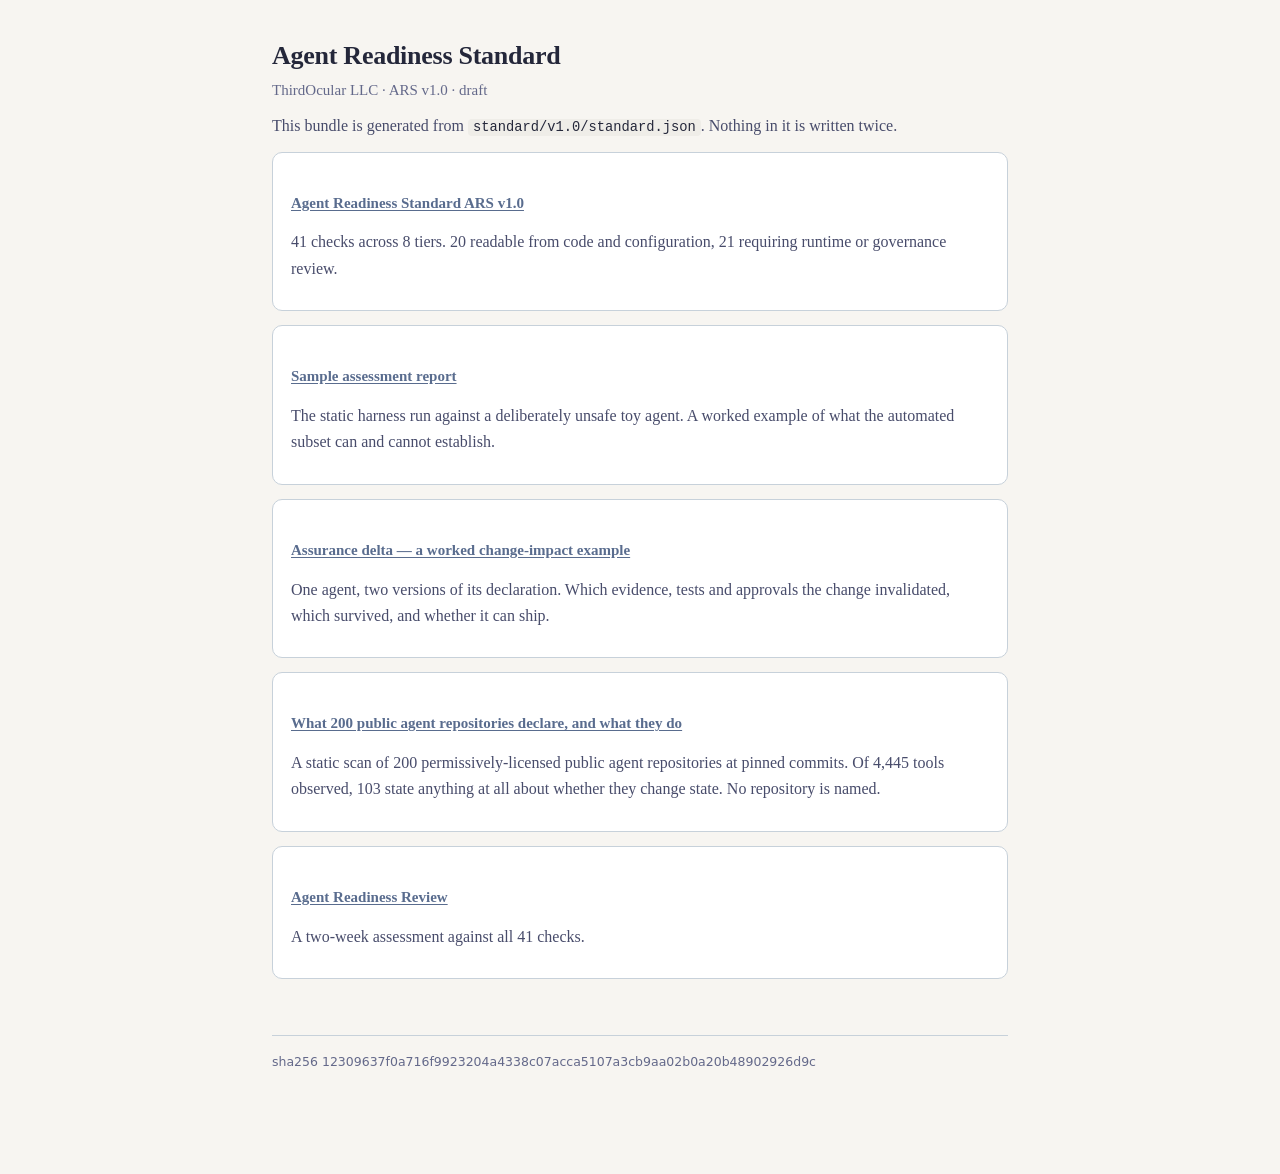
==== index.html @ 8e83f56d "Publish the bundle at the root of privi.thirdocular.com Generated output only. Every file is produce" ====
<!doctype html>
<html lang="en">
<head>
<meta charset="utf-8">
<meta name="viewport" content="width=device-width, initial-scale=1">
<title>Agent Readiness Standard — ThirdOcular</title>
<meta name="description" content="41 controls for production agentic AI systems.">

<meta property="og:title" content="Agent Readiness Standard — ThirdOcular">
<meta property="og:description" content="41 controls for production agentic AI systems.">
<meta property="og:type" content="article">
<meta property="og:site_name" content="ThirdOcular">

<meta property="og:locale" content="en_US">
<meta property="og:image" content="https://thirdocular.com/og.png">
<meta property="og:image:alt" content="ThirdOcular">
<meta name="twitter:card" content="summary_large_image">
<meta name="twitter:title" content="Agent Readiness Standard — ThirdOcular">
<meta name="twitter:description" content="41 controls for production agentic AI systems.">
<meta name="twitter:image" content="https://thirdocular.com/og.png">
<link rel="stylesheet" href="./ars-assets/ars.css">
</head>
<body>
<main class="std-page">
<div class="std-doc">
<h1>Agent Readiness Standard</h1>
<p class="std-subtitle">ThirdOcular LLC &middot; ARS v1.0 &middot; draft</p>
<p>This bundle is generated from <code>standard/v1.0/standard.json</code>. Nothing in it is written twice.</p>
<article class="std-entry">
  <div class="std-entry-head">
    <h3 class="std-entry-title"><a href="./ars/">Agent Readiness Standard ARS v1.0</a></h3>
  </div>
  <p class="std-field-v">41 checks across 8 tiers. 20 readable from code and configuration, 21 requiring runtime or governance review.</p>
</article>
<article class="std-entry">
  <div class="std-entry-head">
    <h3 class="std-entry-title"><a href="./reports/fb4eab2bfaca8ed6/">Sample assessment report</a></h3>
  </div>
  <p class="std-field-v">The static harness run against a deliberately unsafe toy agent. A worked example of what the automated subset can and cannot establish.</p>
</article>
<article class="std-entry">
  <div class="std-entry-head">
    <h3 class="std-entry-title"><a href="./assurance-delta/">Assurance delta — a worked change-impact example</a></h3>
  </div>
  <p class="std-field-v">One agent, two versions of its declaration. Which evidence, tests and approvals the change invalidated, which survived, and whether it can ship.</p>
</article>
<article class="std-entry">
  <div class="std-entry-head">
    <h3 class="std-entry-title"><a href="./findings/">What 200 public agent repositories declare, and what they do</a></h3>
  </div>
  <p class="std-field-v">A static scan of 200 permissively-licensed public agent repositories at pinned commits. Of 4,445 tools observed, 103 state anything at all about whether they change state. No repository is named.</p>
</article>
<article class="std-entry">
  <div class="std-entry-head">
    <h3 class="std-entry-title"><a href="./consulting/">Agent Readiness Review</a></h3>
  </div>
  <p class="std-field-v">A two-week assessment against all 41 checks.</p>
</article>
<footer class="std-foot">
  <p>sha256 12309637f0a716f9923204a4338c07acca5107a3cb9aa02b0a20b48902926d9c</p>
</footer>
</div>
</main>
</body>
</html>
---- ars-assets/ars.css ----
/* ===========================================================================
   ARS — the light editorial theme.

   The palette, the recorded contrast ratios, the type ramp and the print block
   are taken from ShopifyACO/viewer/src/theme.css (lens.thirdocular.com), which
   is the "light editorial theme" the build contract names. thirdocular.com
   itself is deep navy; a document and a report are not that surface.

   ⚠️ THE THREE RESULT HUES ARE RESERVED, and the lens repo enforces it with
   test/palette.test.ts. --pass slate, --requires-access sand, --not-proven
   crimson mean pass, requires-access and not-proven and nothing else.

   ON A STANDARD PAGE THEY MAY NOT APPEAR AT ALL. A standard is a document;
   nothing on it has failed. The automation-flag badges are therefore neutral
   ink, NOT a red/amber/green scale — an [R] badge is not a warning, it says
   which instrument reads the check. A report is a result surface and may use
   the reserved hues; report.css does, and this file does not.
   =========================================================================== */

:root {
  color-scheme: light;

  --navy: #24273a;
  --slate: #596c8e;
  --slate-light: #8fa6c6;
  --ice: #c7d1da;

  --bg: #f7f5f1;
  --surface: #ffffff;
  --surface-2: #efede8;
  --band: #e9edf1;

  --ink: #24273a;   /* 14.72:1 on --surface */
  --ink-2: #484c6b; /* 7.12:1 on --surface-2 */
  --ink-3: #64698a; /* 4.54:1 on --band — the a11y floor */

  --border: #c7d1da;
  --border-ui: #728ba2; /* a control edge — WCAG 1.4.11, 3:1 */
  --border-strong: rgba(89, 108, 142, 0.38);
  --accent: #24273a;
  --accent-soft: rgba(89, 108, 142, 0.09);
  --line: var(--border);

  --radius: 14px;
  --radius-sm: 10px;

  --font-body: 'Source Serif 4', 'Iowan Old Style', Georgia, serif;
  --font-display: 'Source Serif 4', 'Iowan Old Style', Georgia, serif;
  --font-ui: system-ui, -apple-system, 'Segoe UI', sans-serif;
  --font-mono: ui-monospace, SFMono-Regular, Menlo, 'Cascadia Mono', monospace;
}

* { box-sizing: border-box; }

body {
  margin: 0;
  background: var(--bg);
  color: var(--ink-2);
  font-family: var(--font-body);
  font-size: 16px;
  line-height: 1.65;
  -webkit-font-smoothing: antialiased;
}

a { color: var(--slate); text-underline-offset: 2px; }
a:hover { color: var(--ink); }
:focus-visible { outline: 2px solid var(--border-ui); outline-offset: 3px; }

/* ============ page shell ============ */

.std-page { max-width: 780px; margin: 0 auto; padding: 40px 22px 96px; }

.std-crumb {
  font-family: var(--font-ui);
  font-size: 12.5px;
  color: var(--ink-3);
  margin-bottom: 18px;
}
.std-crumb a { color: var(--ink-3); }

/* Type ramp 26/18/15/13. The h1 is the SHORT name and the full descriptive
   title is a subtitle below it: a 26px h1 against an 18px h2 is a 1.44x step,
   where the 30px original was 1.76x and made the top of the page a wall. */
.std-doc h1 {
  font-family: var(--font-display);
  font-size: 26px;
  line-height: 1.25;
  letter-spacing: -0.01em;
  color: var(--ink);
  margin: 0 0 6px;
}
.std-doc h2 {
  font-family: var(--font-display);
  font-size: 18px;
  letter-spacing: -0.005em;
  color: var(--ink);
  margin: 44px 0 12px;
  padding-bottom: 8px;
  border-bottom: 1px solid var(--border);
}
.std-doc h3 {
  font-family: var(--font-display);
  font-size: 15px;
  color: var(--ink);
  margin: 22px 0 6px;
}
.std-doc h4 {
  font-family: var(--font-ui);
  font-size: 13px;
  color: var(--ink-3);
  text-transform: uppercase;
  letter-spacing: 0.07em;
  font-weight: 600;
  margin: 16px 0 6px;
}

.std-subtitle { font-size: 15px; color: var(--ink-3); margin: 0 0 20px; line-height: 1.5; }
.std-page p { margin: 0 0 12px; }
.std-page ul, .std-page ol { padding-left: 20px; margin: 0 0 12px; }
.std-page li { margin-bottom: 8px; }
.std-page code {
  font-family: var(--font-mono);
  font-size: 0.86em;
  background: var(--surface-2);
  padding: 1px 5px;
  border-radius: 4px;
  color: var(--ink);
}

/* ============ the artifact header ============ */

.std-meta {
  display: flex;
  flex-wrap: wrap;
  gap: 8px;
  align-items: center;
  margin: 0 0 20px;
  font-family: var(--font-ui);
  font-size: 12.5px;
}

.badge {
  display: inline-flex;
  align-items: center;
  gap: 6px;
  padding: 3px 9px;
  border: 1px solid var(--border);
  border-radius: 999px;
  background: var(--surface);
  color: var(--ink-2);
  font-weight: 600;
  letter-spacing: 0.02em;
}
.badge-version { border-color: var(--border-ui); color: var(--ink); }
.badge-status { text-transform: uppercase; font-size: 11px; letter-spacing: 0.08em; }

.std-hash {
  font-family: var(--font-mono);
  font-size: 11.5px;
  color: var(--ink-3);
  background: var(--surface-2);
  border: 1px solid var(--border);
  border-radius: var(--radius-sm);
  padding: 8px 11px;
  margin: 0 0 22px;
  overflow-wrap: anywhere;
}
.std-hash b { color: var(--ink-2); font-weight: 600; }

/* The posture statement. This is the load-bearing honesty block; it is set as a
   quiet card rather than a warning, because it is a statement of standing and
   not an alert. */
.std-posture {
  background: var(--surface);
  border: 1px solid var(--border);
  border-left: 3px solid var(--border-ui);
  border-radius: var(--radius-sm);
  padding: 16px 18px;
  margin: 0 0 26px;
  font-size: 15px;
}
.std-posture h4 { margin-top: 0; }
.std-posture p:last-child { margin-bottom: 0; }

/* ============ counts strip ============ */

.std-counts {
  display: grid;
  grid-template-columns: repeat(4, 1fr);
  gap: 1px;
  background: var(--border);
  border: 1px solid var(--border);
  border-radius: var(--radius-sm);
  overflow: hidden;
  margin: 0 0 26px;
}
.std-count { background: var(--surface); padding: 12px 14px; }
.std-count-v {
  font-family: var(--font-display);
  font-size: 22px;
  line-height: 1.1;
  color: var(--ink);
}
.std-count-k {
  font-family: var(--font-ui);
  font-size: 11px;
  color: var(--ink-3);
  line-height: 1.35;
  margin-top: 3px;
}
@media (max-width: 560px) {
  .std-counts { grid-template-columns: repeat(2, 1fr); }
}

/* ============ tier navigation ============ */

.std-nav {
  background: var(--surface-2);
  border: 1px solid var(--border);
  border-radius: var(--radius-sm);
  padding: 14px 16px;
  margin: 0 0 30px;
  font-family: var(--font-ui);
  font-size: 13.5px;
}
.std-nav ol { list-style: none; padding: 0; margin: 0; }
.std-nav li { margin: 0 0 5px; display: flex; gap: 10px; align-items: baseline; }
.std-nav li:last-child { margin-bottom: 0; }
.std-nav-n { color: var(--ink-3); font-variant-numeric: tabular-nums; min-width: 1.6em; }
.std-nav-range { color: var(--ink-3); font-size: 12px; margin-left: auto; white-space: nowrap; }

/* ============ a tier ============ */

.std-tier { margin-top: 44px; }
.std-tier-weight {
  font-family: var(--font-ui);
  font-size: 12.5px;
  color: var(--ink-3);
  margin: -4px 0 16px;
}

/* ============ a check ============ */

.std-entry {
  background: var(--surface);
  border: 1px solid var(--border);
  border-radius: var(--radius-sm);
  padding: 16px 18px;
  margin: 0 0 14px;
  /* An anchored check must not land under a sticky header or flush against the
     viewport edge, or /ars#ARS-24 arrives with its heading off-screen. */
  scroll-margin-top: 18px;
}
.std-entry-head {
  display: flex;
  align-items: baseline;
  gap: 10px;
  flex-wrap: wrap;
  margin-bottom: 8px;
}
.std-entry-id {
  font-family: var(--font-mono);
  font-size: 13px;
  font-weight: 600;
  color: var(--ink);
}
.std-entry-id a { color: inherit; text-decoration: none; }
.std-entry-id a:hover { text-decoration: underline; }
.std-entry-title {
  font-family: var(--font-display);
  font-size: 16px;
  color: var(--ink);
  margin: 0;
  flex: 1 1 260px;
}

/* Automation-flag badge. Neutral by rule: see the header note. The three flags
   differ by BORDER WEIGHT and label, never by hue. */
.flag {
  font-family: var(--font-ui);
  font-size: 10.5px;
  font-weight: 700;
  letter-spacing: 0.08em;
  text-transform: uppercase;
  padding: 2px 7px;
  border-radius: 4px;
  border: 1px solid var(--border);
  background: var(--surface-2);
  color: var(--ink-3);
  white-space: nowrap;
}
.flag-S { border-color: var(--border-ui); color: var(--ink-2); }

.std-field { margin: 10px 0 0; }
.std-field-k {
  font-family: var(--font-ui);
  font-size: 11px;
  font-weight: 600;
  text-transform: uppercase;
  letter-spacing: 0.07em;
  color: var(--ink-3);
  margin-bottom: 2px;
}
.std-field-v { margin: 0; }
.std-field-fail { color: var(--ink-2); }

/* A qualifying line inside a table cell — "attestation alone cannot settle it".
   Smaller and quieter than the claim it qualifies, and it survives print,
   because a qualifier that disappears on paper turns a hedged sentence into a
   flat one. */
.std-note {
  display: block;
  font-family: var(--font-ui);
  font-size: 11.5px;
  color: var(--ink-3);
}

.std-static {
  margin-top: 12px;
  border-top: 1px dashed var(--border);
  padding-top: 10px;
}
.std-static summary {
  cursor: pointer;
  font-family: var(--font-ui);
  font-size: 12.5px;
  color: var(--ink-3);
  list-style: none;
}
.std-static summary::-webkit-details-marker { display: none; }
.std-static summary::after {
  content: ' +';
  font-family: var(--font-mono);
}
.std-static[open] summary::after { content: ' \2212'; }
.std-static summary:hover { color: var(--ink-2); }
.std-ceiling {
  font-family: var(--font-ui);
  font-size: 12.5px;
  color: var(--ink-2);
  background: var(--accent-soft);
  border-radius: var(--radius-sm);
  padding: 9px 11px;
  margin: 10px 0;
}
.std-ceiling b { color: var(--ink); }
.std-signals { font-size: 14.5px; }

/* ============ tables (scoring model) ============ */

.std-table-wrap { overflow-x: auto; margin: 0 0 14px; }
.std-page table {
  border-collapse: collapse;
  width: 100%;
  font-family: var(--font-ui);
  font-size: 13.5px;
}
.std-page th, .std-page td {
  text-align: left;
  padding: 8px 10px;
  border-bottom: 1px solid var(--border);
  vertical-align: top;
}
.std-page th { color: var(--ink); font-weight: 600; border-bottom-color: var(--border-ui); }
.std-page tbody tr:last-child td { border-bottom: none; }

/* ============ footer ============ */

.std-foot {
  margin-top: 56px;
  padding-top: 16px;
  border-top: 1px solid var(--border);
  font-family: var(--font-ui);
  font-size: 12.5px;
  color: var(--ink-3);
}
.std-foot p { margin: 0 0 6px; }

/* ===========================================================================
   PRINT.

   ⚠️ A COLLAPSED <details> PRINTS NOTHING OF ITS BODY, AND ON THIS PAGE THAT IS
   WHERE THE STATIC CEILINGS AND SIGNALS LIVE. Measured in the lens repo, not
   argued: /standards/coffee/1.3 printed 20 pages as served and 27 with its
   sections expanded — 7 pages, 18,100 of 60,542 visible characters, 29.9% of
   the document, gone.

   THE MECHANISM IS THE PSEUDO-ELEMENT. Chromium hides the body via a UA rule on
   `details::details-content`, not on the author-visible children, so every
   folklore fix was measured INERT there:
     details { display: block }
     details > *:not(summary) { display: revert !important }
     details > * { display: block !important }
     details { content-visibility: visible !important }
     * { content-visibility: visible !important }   <- the universal selector
                                                       does not match pseudo-elements
   Only the rule below restores it, and it is deliberately NOT scoped to a page
   class. No second "fallback" rule is shipped beside it: the obvious pairing
   measured inert and a guard whose removal changes nothing is decorative.
   =========================================================================== */

@media print {
  body { background: #fff; font-size: 11pt; }
  .no-print { display: none !important; }
  .std-page { max-width: 100%; padding: 0; }

  .std-entry,
  .std-posture,
  .std-hash,
  .std-nav { break-inside: avoid; box-shadow: none; border-color: #ddd; }
  .std-doc h2 { break-after: avoid; }
  .std-tier { break-before: auto; }

  details::details-content { content-visibility: visible !important; }
  details { break-inside: avoid; }

  /* The disclosure marker is driven by [open], so an expanded-in-print section
     would still print "+" — an affordance that is both untrue and unusable on
     paper. */
  summary::after { content: '' !important; }

  /* A printed page cannot be clicked, so a bare "#ARS-24" href is noise, but
     the full canonical URL of the artifact is not. */
  .std-entry-id a::after { content: ''; }
  .std-foot a::after { content: ' (' attr(href) ')'; font-family: var(--font-mono); font-size: 9pt; }
}


/* ===========================================================================
   /findings — the corpus scan.
   
   The one rule that matters here: the not-observable bucket renders at the SAME
   SIZE as the other two. A figure whose unreadable share is set in small grey
   type is a figure that hides it, and hiding it is what makes a percentage a
   statement about the instrument rather than about the subject.
   =========================================================================== */

.finding-figure { margin: 0.6rem 0 0.9rem; font-size: 1.05rem; }
.finding-figure b { font-size: 2.1rem; font-family: var(--font-mono, monospace); letter-spacing: -0.02em; }
.finding-frac { margin-left: 0.6rem; opacity: 0.75; }

.finding-headline { border-left-width: 4px; }
.finding-headline .finding-figure b { font-size: 2.8rem; }

/* Same type scale as observed-present and observed-absent. Deliberate. */
.finding-buckets .std-count-v { font-variant-numeric: tabular-nums; }
.finding-noobs .std-count-v { text-decoration: underline; text-underline-offset: 3px; }

.finding-caveat { font-style: normal; }

.finding-examples, .finding-limits { margin: 0.5rem 0 0; padding-left: 1.1rem; }
.finding-examples li, .finding-limits li { margin: 0.45rem 0; line-height: 1.55; }
.finding-examples .flag { margin-right: 0.4rem; }

@media (max-width: 480px) {
  .finding-headline .finding-figure b { font-size: 2.1rem; }
  .finding-figure b { font-size: 1.7rem; }
  .finding-frac { display: block; margin-left: 0; }
}

/* The outreach one-pager. Narrower measure, bigger lede, prints to one page. */
.brief-page { max-width: 46rem; }
.brief-lede { font-size: 1.15rem; line-height: 1.6; }
.brief-lede b { font-family: var(--font-mono, monospace); }
.brief-stats { list-style: none; padding: 0; margin: 0.9rem 0 0; }
.brief-stats li { margin: 0.7rem 0; line-height: 1.5; }
.brief-stats b { font-family: var(--font-mono, monospace); font-size: 1.3rem; }
/* Same size as the surrounding text. Not small, not grey. */
.brief-noobs { font-size: inherit; }

/* ⚠️ A STATISTIC ID IS AN UNBROKEN 40-CHARACTER STRING and it pushed the page
   into horizontal scroll at 375px. Caught by measuring rather than by looking:
   scrollWidth 502 against a 375 viewport. The provenance line is the one place
   on this page that prints an identifier, so it wraps. */
.finding .std-field-v { overflow-wrap: anywhere; word-break: break-word; min-width: 0; }
.finding .std-field-v code { overflow-wrap: anywhere; word-break: break-word; }
.finding .std-field { flex-wrap: wrap; min-width: 0; }

/* ⚠️ A 64-HEX CONTENT HASH IS ONE UNBREAKABLE TOKEN, and it pushed /consulting
   and /ars into horizontal scroll at 380px — measured at 442 against a 380
   viewport. Pre-existing, found while checking the new pages, and fixed here
   because the footer hash appears on every page this site publishes. It wraps
   rather than shrinking: a truncated content hash is worse than a wrapped one,
   since the whole point of printing it is that somebody can compare it. */
.std-hash { overflow-wrap: anywhere; word-break: break-all; }

/* And the same token appears in footers that never got the .std-hash class.
   Keying on the class alone left /consulting and /ars still overflowing at
   380px, which is how a fix that measured clean in one place ships broken in
   another. Any monospace-length token in a footer wraps. */
.std-foot p, .std-foot code { overflow-wrap: anywhere; word-break: break-word; }
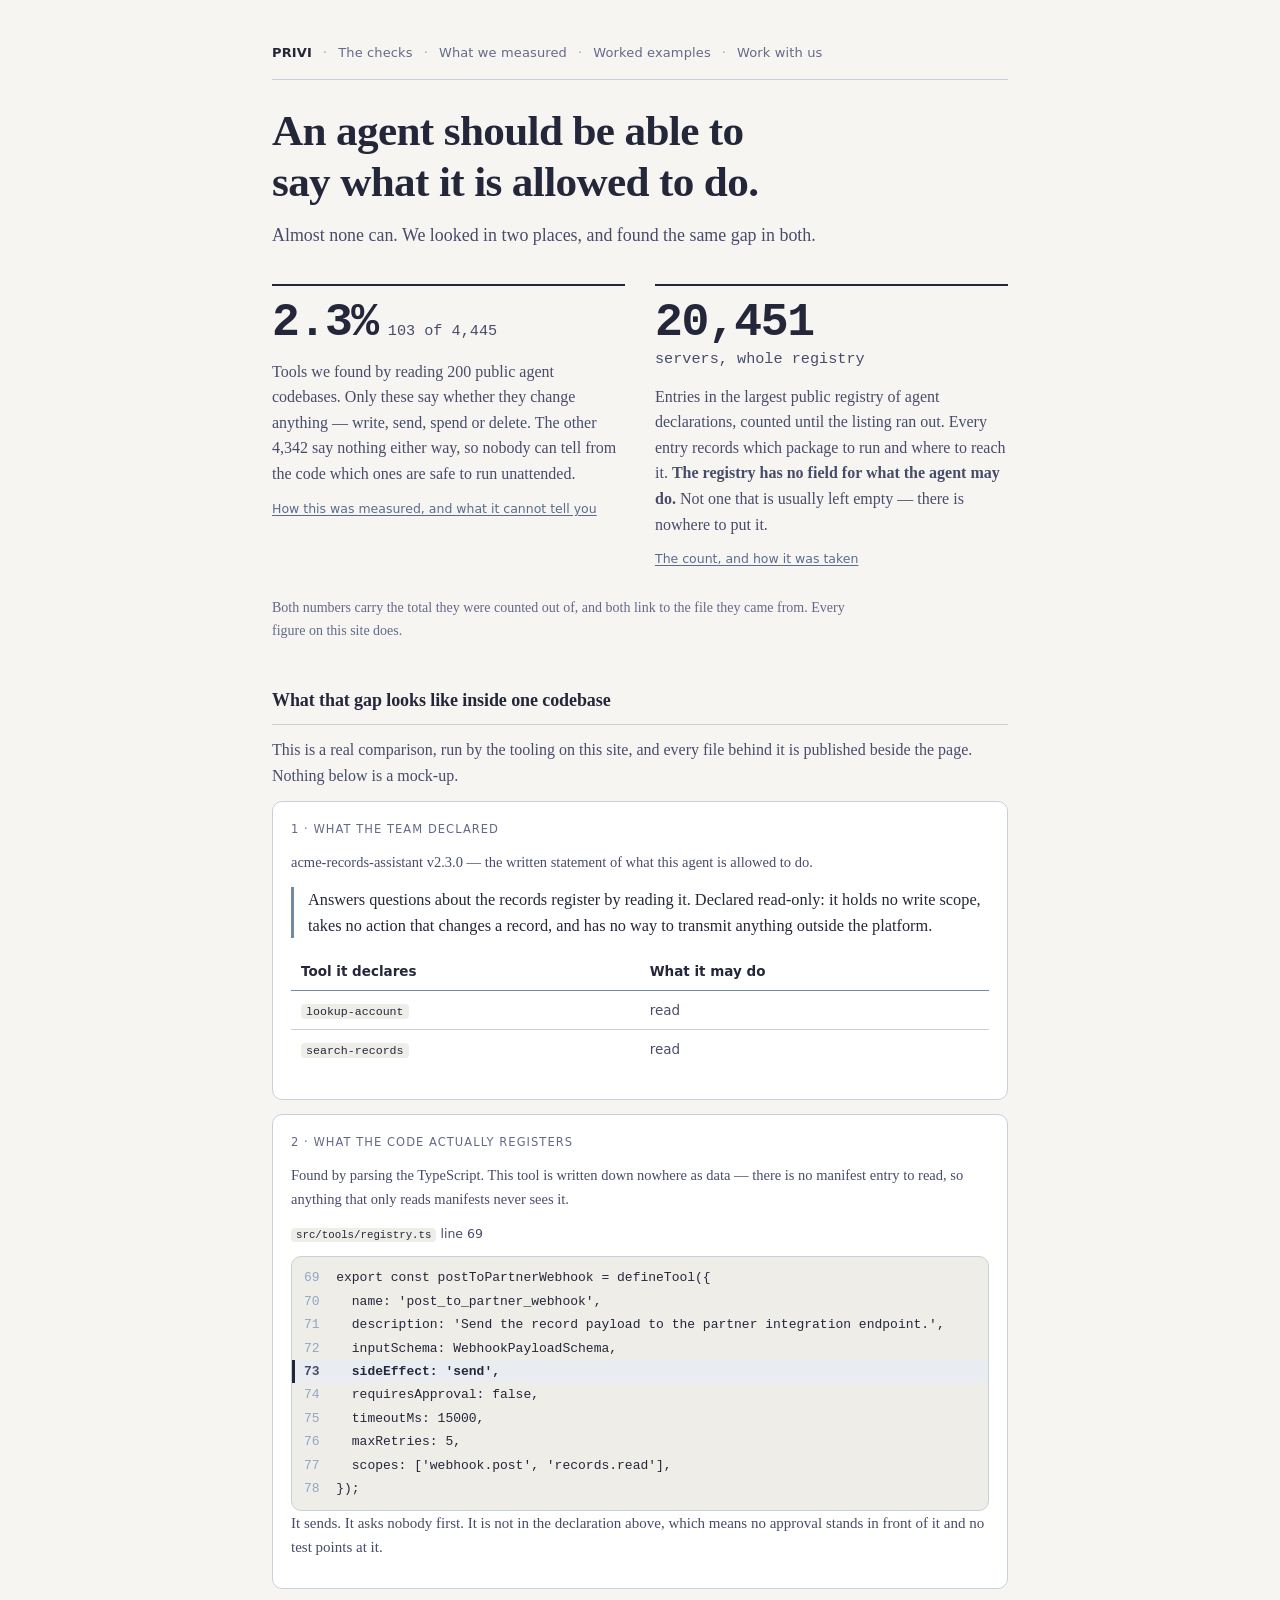
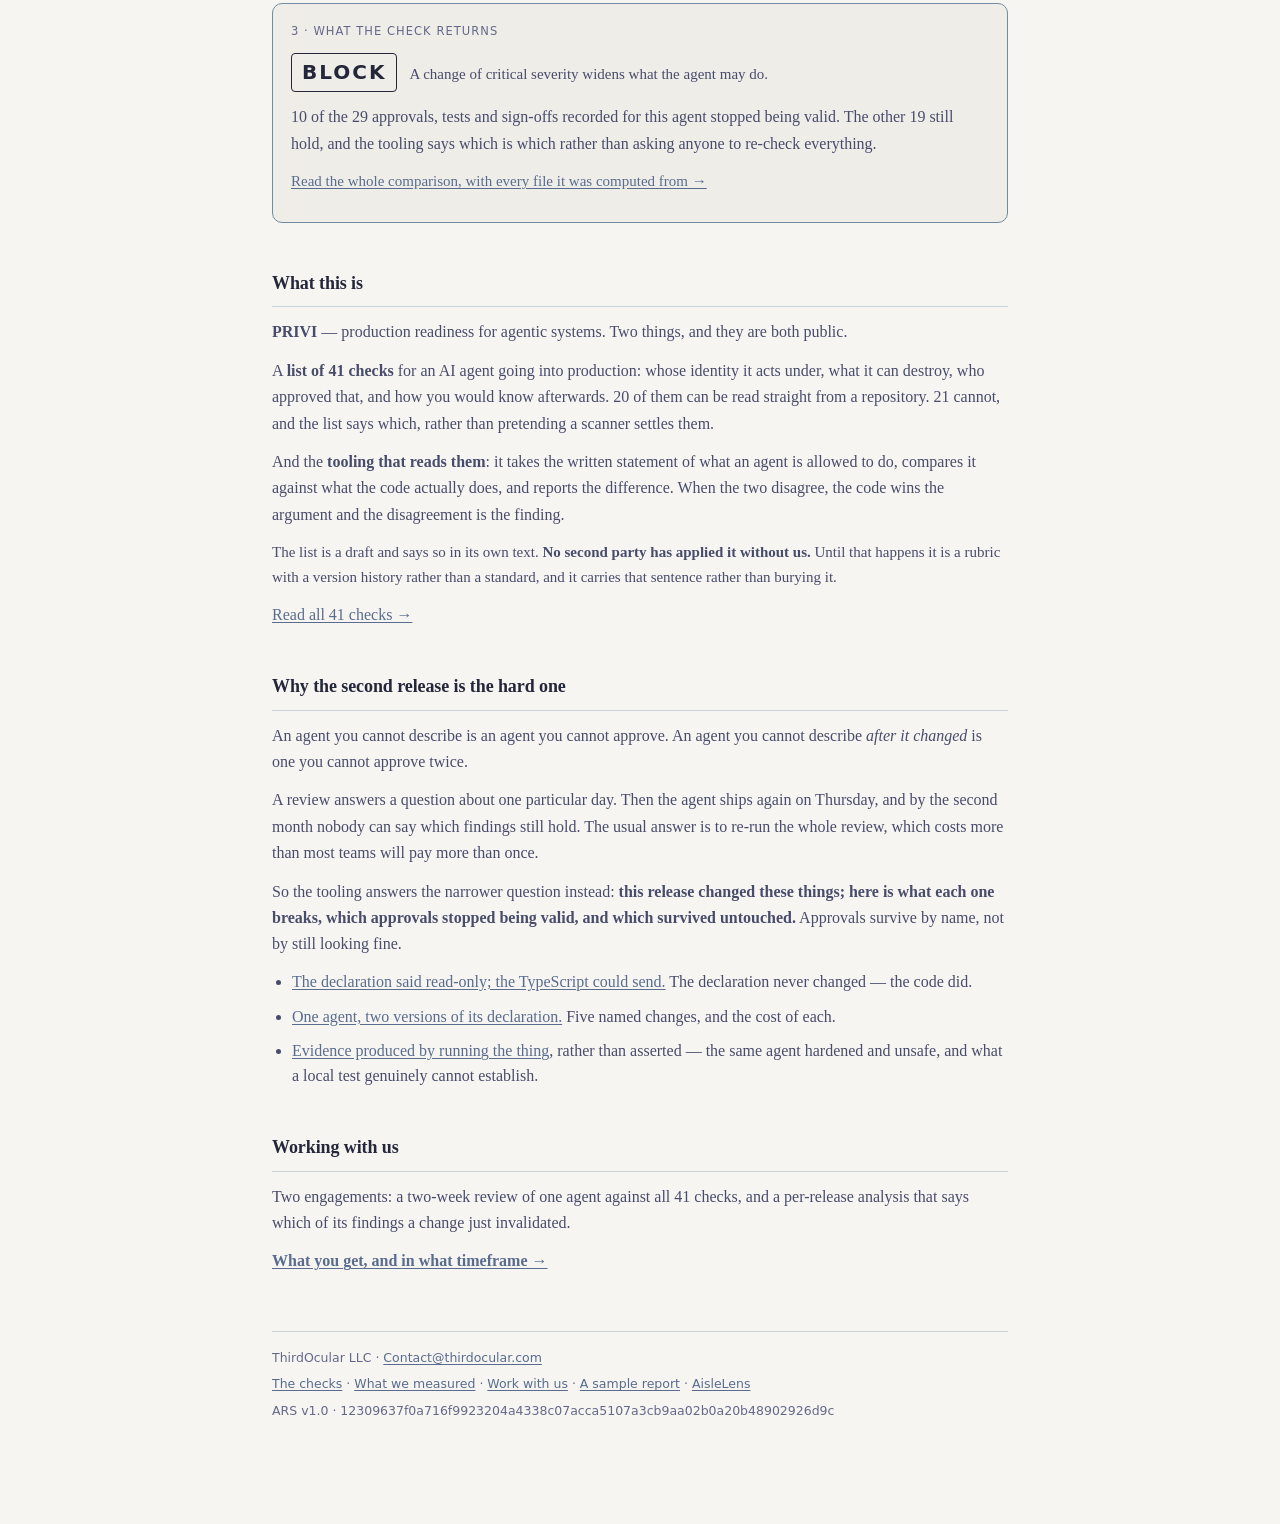
==== commit f19e583d: "Rewrite the site for a human reader; move /ars and /consulting The pages were written by an engineer" ====
--- a/index.html
+++ b/index.html
@@ -3,61 +3,169 @@
 <head>
 <meta charset="utf-8">
 <meta name="viewport" content="width=device-width, initial-scale=1">
-<title>Agent Readiness Standard — ThirdOcular</title>
-<meta name="description" content="41 controls for production agentic AI systems.">
-
-<meta property="og:title" content="Agent Readiness Standard — ThirdOcular">
-<meta property="og:description" content="41 controls for production agentic AI systems.">
-<meta property="og:type" content="article">
+<title>Almost no AI agent can state what it is permitted to do — PRIVI</title>
+<meta name="description" content="An AI agent should be able to state what it is allowed to do. Across 200 public codebases, 103 of 4,445 tools say whether they change anything, and the largest public registry of agent declarations has no field for it at all.">
+<link rel="canonical" href="https://privi.thirdocular.com/">
+<meta property="og:title" content="2.3% of 4,445 agent tools say whether they change anything">
+<meta property="og:description" content="An AI agent should be able to state what it is allowed to do. Across 200 public codebases, 103 of 4,445 tools say whether they change anything, and the largest public registry of agent declarations has no field for it at all.">
+<meta property="og:type" content="website">
 <meta property="og:site_name" content="ThirdOcular">
-
+<meta property="og:url" content="https://privi.thirdocular.com/">
 <meta property="og:locale" content="en_US">
 <meta property="og:image" content="https://thirdocular.com/og.png">
 <meta property="og:image:alt" content="ThirdOcular">
 <meta name="twitter:card" content="summary_large_image">
-<meta name="twitter:title" content="Agent Readiness Standard — ThirdOcular">
-<meta name="twitter:description" content="41 controls for production agentic AI systems.">
+<meta name="twitter:title" content="2.3% of 4,445 agent tools say whether they change anything">
+<meta name="twitter:description" content="An AI agent should be able to state what it is allowed to do. Across 200 public codebases, 103 of 4,445 tools say whether they change anything, and the largest public registry of agent declarations has no field for it at all.">
 <meta name="twitter:image" content="https://thirdocular.com/og.png">
 <link rel="stylesheet" href="./ars-assets/ars.css">
 </head>
 <body>
 <main class="std-page">
+<nav class="sitenav no-print" aria-label="Site"><span class="sitenav-here" aria-current="page">PRIVI</span><span class="sitenav-sep" aria-hidden="true">·</span><a href="./standard/">The checks</a><span class="sitenav-sep" aria-hidden="true">·</span><a href="./findings/">What we measured</a><span class="sitenav-sep" aria-hidden="true">·</span><a href="./assurance-delta/undeclared-capability/">Worked examples</a><span class="sitenav-sep" aria-hidden="true">·</span><a href="./engagement/">Work with us</a></nav>
 <div class="std-doc">
-<h1>Agent Readiness Standard</h1>
-<p class="std-subtitle">ThirdOcular LLC &middot; ARS v1.0 &middot; draft</p>
-<p>This bundle is generated from <code>standard/v1.0/standard.json</code>. Nothing in it is written twice.</p>
-<article class="std-entry">
-  <div class="std-entry-head">
-    <h3 class="std-entry-title"><a href="./ars/">Agent Readiness Standard ARS v1.0</a></h3>
+<section class="lede">
+  <h1>An agent should be able to say what it is allowed to do.</h1>
+  <p class="lede-p">Almost none can. We looked in two places, and found the same gap in both.</p>
+</section>
+
+<section class="figures" aria-label="What we measured">
+<div class="figure">
+  <p class="figure-v"><b>2.3%</b><span class="figure-sub">103 of 4,445</span></p>
+  <p class="figure-body">Tools we found by reading 200 public agent codebases. Only these say whether they change anything &mdash; write, send, spend or delete. The other 4,342 say nothing either way, so nobody can tell from the code which ones are safe to run unattended.</p>
+  <p class="figure-src"><a href="./findings/">How this was measured, and what it cannot tell you</a></p>
+</div>
+<div class="figure">
+  <p class="figure-v"><b>20,451</b><span class="figure-sub">servers, whole registry</span></p>
+  <p class="figure-body">Entries in the largest public registry of agent declarations, counted until the listing ran out. Every entry records which package to run and where to reach it. <b>The registry has no field for what the agent may do.</b> Not one that is usually left empty &mdash; there is nowhere to put it.</p>
+  <p class="figure-src"><a href="./findings/registry-census.json">The count, and how it was taken</a></p>
+</div>
+</section>
+
+<p class="figures-note">
+  Both numbers carry the total they were counted out of, and both link to the file they came from. Every figure on
+  this site does.
+</p>
+<section class="artifact" id="example">
+  <h2>What that gap looks like inside one codebase</h2>
+  <p>
+    This is a real comparison, run by the tooling on this site, and every file behind it is published beside the
+    page. Nothing below is a mock-up.
+  </p>
+
+  <div class="panel">
+    <p class="panel-k">1 &middot; What the team declared</p>
+    <p class="panel-note">acme-records-assistant v2.3.0 &mdash; the written statement of what this agent is allowed to do.</p>
+    <blockquote class="panel-quote">Answers questions about the records register by reading it. Declared read-only: it holds no write scope, takes no action that changes a record, and has no way to transmit anything outside the platform.</blockquote>
+    <div class="std-table-wrap"><table><thead><tr><th>Tool it declares</th><th>What it may do</th></tr></thead><tbody>
+      <tr><td><code>lookup-account</code></td><td>read</td></tr>
+      <tr><td><code>search-records</code></td><td>read</td></tr>
+    </tbody></table></div>
   </div>
-  <p class="std-field-v">41 checks across 8 tiers. 20 readable from code and configuration, 21 requiring runtime or governance review.</p>
-</article>
-<article class="std-entry">
-  <div class="std-entry-head">
-    <h3 class="std-entry-title"><a href="./reports/fb4eab2bfaca8ed6/">Sample assessment report</a></h3>
+
+  <div class="panel">
+    <p class="panel-k">2 &middot; What the code actually registers</p>
+    <p class="panel-note">Found by parsing the TypeScript. This tool is written down nowhere as data &mdash; there is no
+    manifest entry to read, so anything that only reads manifests never sees it.</p>
+<div class="src">
+  <p class="src-file"><code>src/tools/registry.ts</code> <span class="src-cite">line 69</span></p>
+  <div class="std-table-wrap"><table class="src-table"><tbody>
+<tr><td class="src-n">69</td><td class="src-t">export const postToPartnerWebhook = defineTool({</td></tr>
+<tr><td class="src-n">70</td><td class="src-t">  name: &#39;post_to_partner_webhook&#39;,</td></tr>
+<tr><td class="src-n">71</td><td class="src-t">  description: &#39;Send the record payload to the partner integration endpoint.&#39;,</td></tr>
+<tr><td class="src-n">72</td><td class="src-t">  inputSchema: WebhookPayloadSchema,</td></tr>
+<tr class="src-hit"><td class="src-n">73</td><td class="src-t">  sideEffect: &#39;send&#39;,</td></tr>
+<tr><td class="src-n">74</td><td class="src-t">  requiresApproval: false,</td></tr>
+<tr><td class="src-n">75</td><td class="src-t">  timeoutMs: 15000,</td></tr>
+<tr><td class="src-n">76</td><td class="src-t">  maxRetries: 5,</td></tr>
+<tr><td class="src-n">77</td><td class="src-t">  scopes: [&#39;webhook.post&#39;, &#39;records.read&#39;],</td></tr>
+<tr><td class="src-n">78</td><td class="src-t">});</td></tr>
+  </tbody></table></div>
+</div>
+    <p class="panel-after">
+      It sends. It asks nobody first. It is not in the declaration above, which means no approval stands in front of
+      it and no test points at it.
+    </p>
   </div>
-  <p class="std-field-v">The static harness run against a deliberately unsafe toy agent. A worked example of what the automated subset can and cannot establish.</p>
-</article>
-<article class="std-entry">
-  <div class="std-entry-head">
-    <h3 class="std-entry-title"><a href="./assurance-delta/">Assurance delta — a worked change-impact example</a></h3>
+
+  <div class="panel panel-verdict">
+    <p class="panel-k">3 &middot; What the check returns</p>
+    <p class="verdict"><b>BLOCK</b> <span class="verdict-rule">A change of critical severity widens what the agent may do.</span></p>
+    <p>
+      10 of the 29 approvals, tests and sign-offs recorded for this
+      agent stopped being valid. The other 19 still hold, and the tooling says which is which
+      rather than asking anyone to re-check everything.
+    </p>
+    <p class="panel-after"><a href="./assurance-delta/undeclared-capability/">Read the whole comparison, with every file it was computed from &rarr;</a></p>
   </div>
-  <p class="std-field-v">One agent, two versions of its declaration. Which evidence, tests and approvals the change invalidated, which survived, and whether it can ship.</p>
-</article>
-<article class="std-entry">
-  <div class="std-entry-head">
-    <h3 class="std-entry-title"><a href="./findings/">What 200 public agent repositories declare, and what they do</a></h3>
-  </div>
-  <p class="std-field-v">A static scan of 200 permissively-licensed public agent repositories at pinned commits. Of 4,445 tools observed, 103 state anything at all about whether they change state. No repository is named.</p>
-</article>
-<article class="std-entry">
-  <div class="std-entry-head">
-    <h3 class="std-entry-title"><a href="./consulting/">Agent Readiness Review</a></h3>
-  </div>
-  <p class="std-field-v">A two-week assessment against all 41 checks.</p>
-</article>
+</section>
+<section id="what">
+  <h2>What this is</h2>
+  <p>
+    <b>PRIVI</b> &mdash; production readiness for agentic systems. Two things, and they are both public.
+  </p>
+  <p>
+    A <b>list of 41 checks</b> for an AI agent going into production: whose identity it acts under, what
+    it can destroy, who approved that, and how you would know afterwards. 20 of them can be read
+    straight from a repository. 21 cannot, and the list says which, rather than pretending a scanner
+    settles them.
+  </p>
+  <p>
+    And the <b>tooling that reads them</b>: it takes the written statement of what an agent is allowed to do, compares
+    it against what the code actually does, and reports the difference. When the two disagree, the code wins the
+    argument and the disagreement is the finding.
+  </p>
+  <p class="soft">
+    The list is a draft and says so in its own text. <b>No second party has applied it without us.</b> Until that
+    happens it is a rubric with a version history rather than a standard, and it carries that sentence rather than
+    burying it.
+  </p>
+  <p><a href="./standard/">Read all 41 checks &rarr;</a></p>
+</section>
+
+<section id="change">
+  <h2>Why the second release is the hard one</h2>
+  <p>
+    An agent you cannot describe is an agent you cannot approve. An agent you cannot describe <em>after it changed</em>
+    is one you cannot approve twice.
+  </p>
+  <p>
+    A review answers a question about one particular day. Then the agent ships again on Thursday, and by the second
+    month nobody can say which findings still hold. The usual answer is to re-run the whole review, which costs more
+    than most teams will pay more than once.
+  </p>
+  <p>
+    So the tooling answers the narrower question instead: <b>this release changed these things; here is what each one
+    breaks, which approvals stopped being valid, and which survived untouched.</b> Approvals survive by name, not by
+    still looking fine.
+  </p>
+  <ul class="examples">
+    <li><a href="./assurance-delta/undeclared-capability/">The declaration said read-only; the TypeScript could send.</a> The declaration
+        never changed &mdash; the code did.</li>
+    <li><a href="./assurance-delta/">One agent, two versions of its declaration.</a> Five named changes, and the cost
+        of each.</li>
+    <li><a href="./assurance-delta/runtime/">Evidence produced by running the thing</a>, rather than asserted &mdash; the same
+        agent hardened and unsafe, and what a local test genuinely cannot establish.</li>
+  </ul>
+</section>
+
+<section id="work">
+  <h2>Working with us</h2>
+  <p>
+    Two engagements: a two-week review of one agent against all 41 checks, and a per-release analysis
+    that says which of its findings a change just invalidated.
+  </p>
+  <p><a href="./engagement/"><b>What you get, and in what timeframe &rarr;</b></a></p>
+</section>
 <footer class="std-foot">
-  <p>sha256 12309637f0a716f9923204a4338c07acca5107a3cb9aa02b0a20b48902926d9c</p>
+  <p>ThirdOcular LLC &middot; <a href="mailto:Contact@thirdocular.com">Contact@thirdocular.com</a></p>
+  <p class="no-print">
+    <a href="./standard/">The checks</a> &middot;
+    <a href="./findings/">What we measured</a> &middot;
+    <a href="./engagement/">Work with us</a> &middot; <a href="./reports/fb4eab2bfaca8ed6/">A sample report</a> &middot;
+    <a href="https://lens.thirdocular.com">AisleLens</a>
+  </p>
+  <p>ARS v1.0 &middot; 12309637f0a716f9923204a4338c07acca5107a3cb9aa02b0a20b48902926d9c</p>
 </footer>
 </div>
 </main>
--- a/ars-assets/ars.css
+++ b/ars-assets/ars.css
@@ -489,3 +489,158 @@
    380px, which is how a fix that measured clean in one place ships broken in
    another. Any monospace-length token in a footer wraps. */
 .std-foot p, .std-foot code { overflow-wrap: anywhere; word-break: break-word; }
+
+
+/* ===========================================================================
+   The home page, and the navigation every page carries.
+
+   Same light editorial theme as the rest: no gradient, no icon grid, no
+   full-bleed hero. The page earns attention with a number and an artifact, and
+   the type gets out of the way. Generous whitespace is doing the work that a
+   heavier design would try to do with colour.
+   =========================================================================== */
+
+/* ---- the persistent nav -------------------------------------------------- */
+/* It exists so nothing is orphaned, so it is on every page at every depth. The
+   current page is text, not a link — a link to where you already are is a dead
+   control and a screen reader announces it as a destination. */
+.sitenav {
+  font-family: var(--font-ui);
+  font-size: 13px;
+  letter-spacing: 0.01em;
+  padding-bottom: 14px;
+  margin-bottom: 26px;
+  border-bottom: 1px solid var(--border);
+  display: flex;
+  flex-wrap: wrap;
+  align-items: baseline;
+  gap: 0 2px;
+}
+.sitenav a { color: var(--ink-3); text-decoration: none; padding: 2px 0; }
+.sitenav a:hover { color: var(--ink); text-decoration: underline; }
+.sitenav-here { color: var(--ink); font-weight: 600; padding: 2px 0; }
+.sitenav-sep { color: var(--slate-light); padding: 0 9px; }
+
+/* ---- the first screen ---------------------------------------------------- */
+.lede { margin: 8px 0 34px; }
+.lede h1 {
+  font-size: clamp(1.9rem, 5.2vw, 2.7rem);
+  line-height: 1.18;
+  letter-spacing: -0.015em;
+  margin: 0 0 14px;
+  color: var(--ink);
+  text-wrap: balance;
+}
+.lede-p { font-size: 1.12rem; line-height: 1.55; color: var(--ink-2); margin: 0; max-width: 34em; }
+
+/* Two figures, side by side where there is room and stacked where there is not.
+   Not cards with icons — a rule, a number, and the sentence that makes it mean
+   something. */
+.figures { display: grid; grid-template-columns: 1fr 1fr; gap: 30px; margin: 0 0 14px; }
+@media (max-width: 640px) { .figures { grid-template-columns: 1fr; gap: 26px; } }
+
+.figure { border-top: 2px solid var(--ink); padding-top: 14px; min-width: 0; }
+.figure-v { margin: 0 0 8px; display: flex; align-items: baseline; flex-wrap: wrap; gap: 0 10px; }
+.figure-v b {
+  font-family: var(--font-mono);
+  font-size: clamp(2.1rem, 6vw, 2.9rem);
+  font-weight: 600;
+  letter-spacing: -0.03em;
+  line-height: 1;
+  color: var(--ink);
+}
+/* ⚠️ THE DENOMINATOR IS NOT SMALL PRINT. It sits on the same line as the
+   figure, in the same ink family. A share whose denominator is set in grey
+   6-point type is a share that is hiding what it was counted out of, and that
+   is the first thing a sceptical reader looks for. */
+.figure-sub { font-family: var(--font-mono); font-size: 0.95rem; color: var(--ink-2); }
+.figure-body { margin: 0 0 10px; line-height: 1.6; }
+.figure-src { margin: 0; font-family: var(--font-ui); font-size: 12.5px; }
+.figures-note { font-size: 14px; color: var(--ink-3); margin: 0 0 46px; max-width: 42em; }
+
+/* ---- the artifact, inline ------------------------------------------------ */
+.artifact { margin: 0 0 46px; }
+.panel {
+  border: 1px solid var(--border);
+  border-radius: var(--radius-sm);
+  background: var(--surface);
+  padding: 18px 18px 16px;
+  margin: 0 0 14px;
+  min-width: 0;
+}
+.panel-k {
+  font-family: var(--font-ui);
+  font-size: 11.5px;
+  letter-spacing: 0.09em;
+  text-transform: uppercase;
+  color: var(--ink-3);
+  margin: 0 0 8px;
+}
+.panel-note { font-size: 14.5px; color: var(--ink-2); margin: 0 0 12px; }
+.panel-quote {
+  margin: 0 0 14px;
+  padding: 0 0 0 14px;
+  border-left: 3px solid var(--border-ui);
+  color: var(--ink);
+  font-size: 1.02rem;
+  line-height: 1.55;
+}
+.panel-after { margin: 12px 0 0; font-size: 15px; }
+.panel-verdict { border-color: var(--border-ui); background: var(--surface-2); }
+
+.verdict { margin: 0 0 10px; display: flex; align-items: baseline; flex-wrap: wrap; gap: 4px 12px; }
+.verdict b {
+  font-family: var(--font-ui);
+  font-size: 1.25rem;
+  letter-spacing: 0.1em;
+  color: var(--ink);
+  border: 1px solid var(--ink);
+  border-radius: 4px;
+  padding: 2px 10px;
+}
+.verdict-rule { color: var(--ink-2); font-size: 15px; min-width: 0; }
+
+/* ---- source, with real line numbers -------------------------------------- */
+/* The line numbers are the point: the artifact cites a file and a line, and the
+   page shows that line. A snippet with the numbers stripped is a quotation
+   nobody can go and check. */
+.src { margin: 0; min-width: 0; }
+.src-file { font-family: var(--font-ui); font-size: 12.5px; color: var(--ink-3); margin: 0 0 8px; overflow-wrap: anywhere; }
+.src-cite { color: var(--ink-2); }
+.src .std-table-wrap { margin: 0; border: 1px solid var(--border); border-radius: var(--radius-sm); background: var(--surface-2); }
+.std-page table.src-table { margin: 0; font-family: var(--font-mono); font-size: 13px; border-collapse: collapse; width: 100%; }
+.std-page .src-table td { border: none; padding: 1px 0; vertical-align: top; white-space: pre; }
+.src-n {
+  width: 3.4em;
+  padding-right: 14px !important;
+  padding-left: 12px !important;
+  text-align: right;
+  color: var(--slate-light);
+  user-select: none;
+  font-variant-numeric: tabular-nums;
+}
+.src-t { padding-right: 12px !important; color: var(--ink); }
+/* One line carries the whole finding. It is marked with a rule and a weight,
+   not with colour alone — the three result hues are reserved, and a reader who
+   cannot separate them must still see which line this is about. */
+.src-hit td { background: var(--band); font-weight: 600; }
+.src-hit .src-n { box-shadow: inset 3px 0 0 var(--ink); color: var(--ink-2); }
+.src-table tr:first-child td { padding-top: 10px; }
+.src-table tr:last-child td { padding-bottom: 10px; }
+
+/* ---- the closing sections ------------------------------------------------ */
+.soft { color: var(--ink-2); font-size: 15px; }
+.examples { padding-left: 20px; margin: 12px 0 0; }
+.examples li { margin-bottom: 10px; line-height: 1.55; }
+
+@media print {
+  .figures { grid-template-columns: 1fr 1fr; gap: 18px; }
+  .figure, .panel, .artifact { break-inside: avoid; }
+  .panel { border-color: #ddd; background: #fff; }
+  .panel-verdict { background: #fff; }
+  .src .std-table-wrap { border-color: #ddd; background: #fff; }
+  .src-hit td { background: #f0f0f0; }
+  /* A printed page cannot scroll, so a long source line must wrap rather than
+     be cut off at the paper edge. */
+  .std-page .src-table td { white-space: pre-wrap; overflow-wrap: anywhere; }
+}
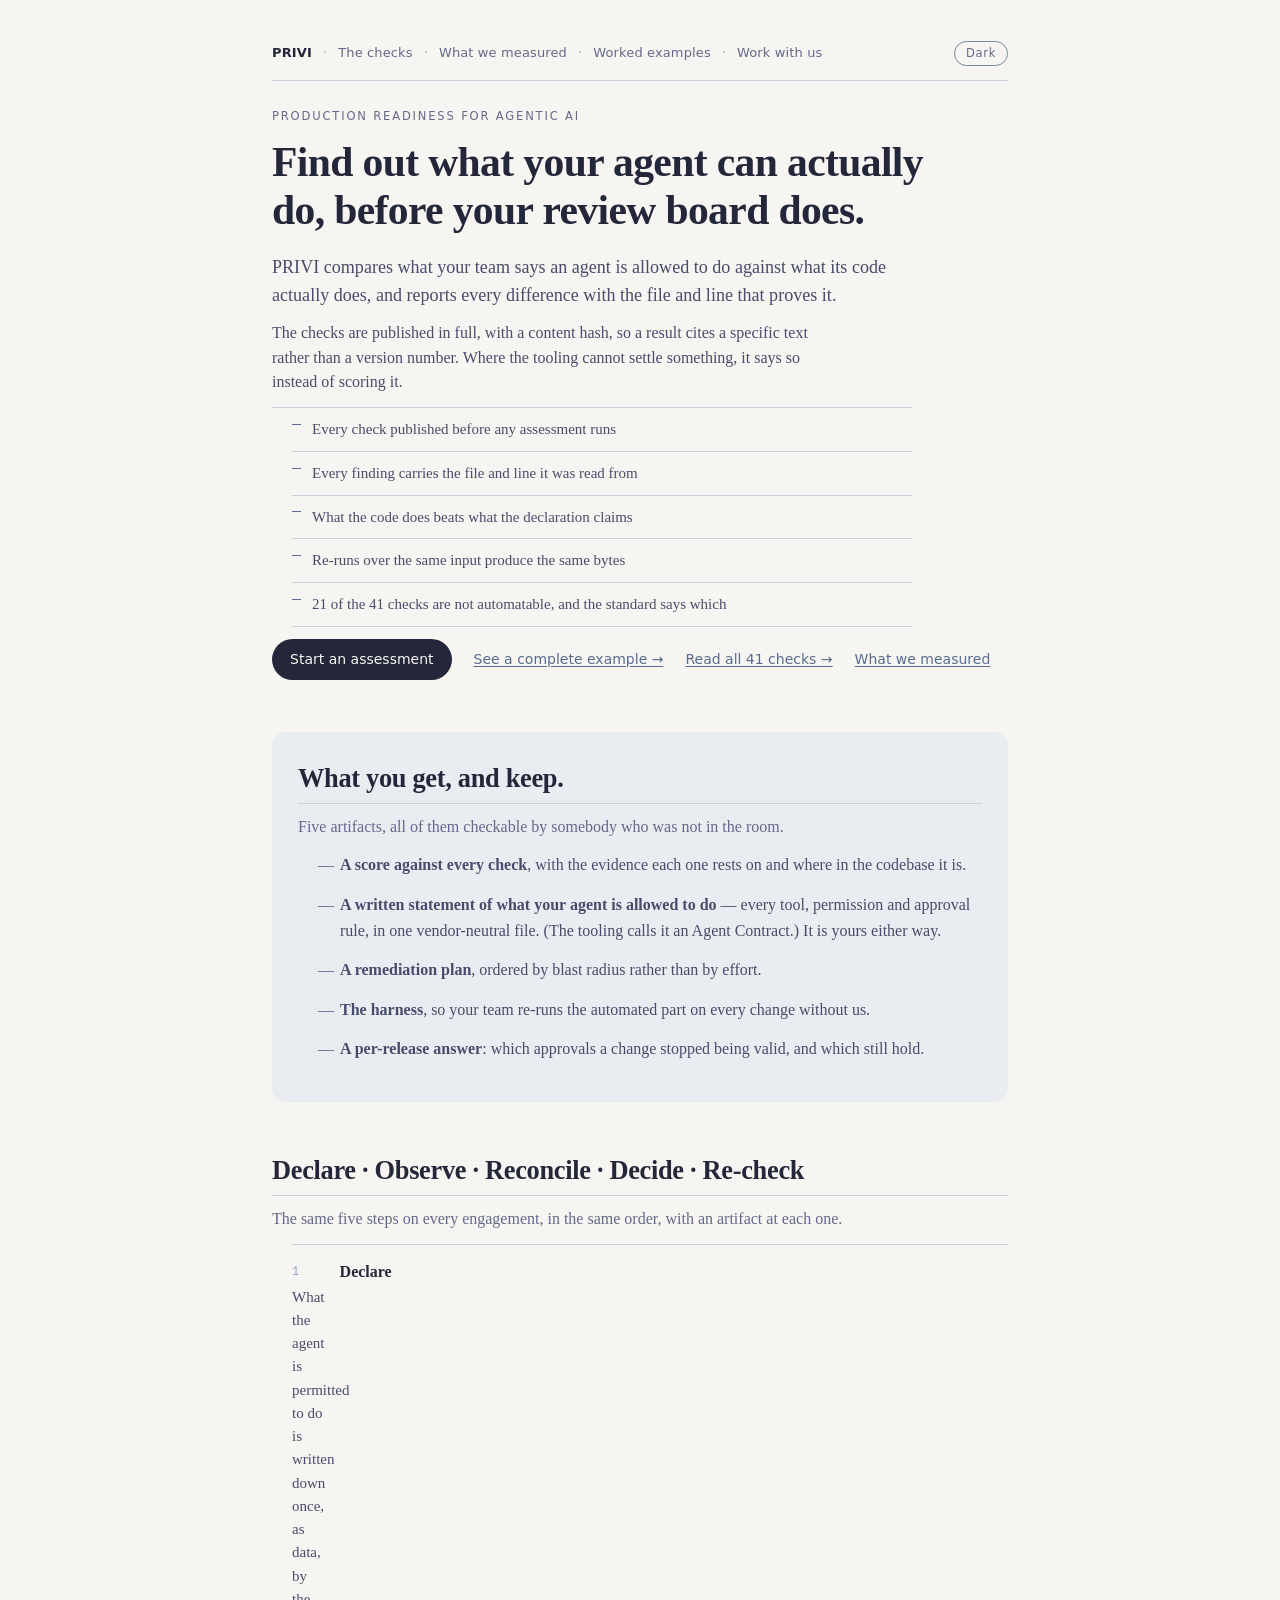
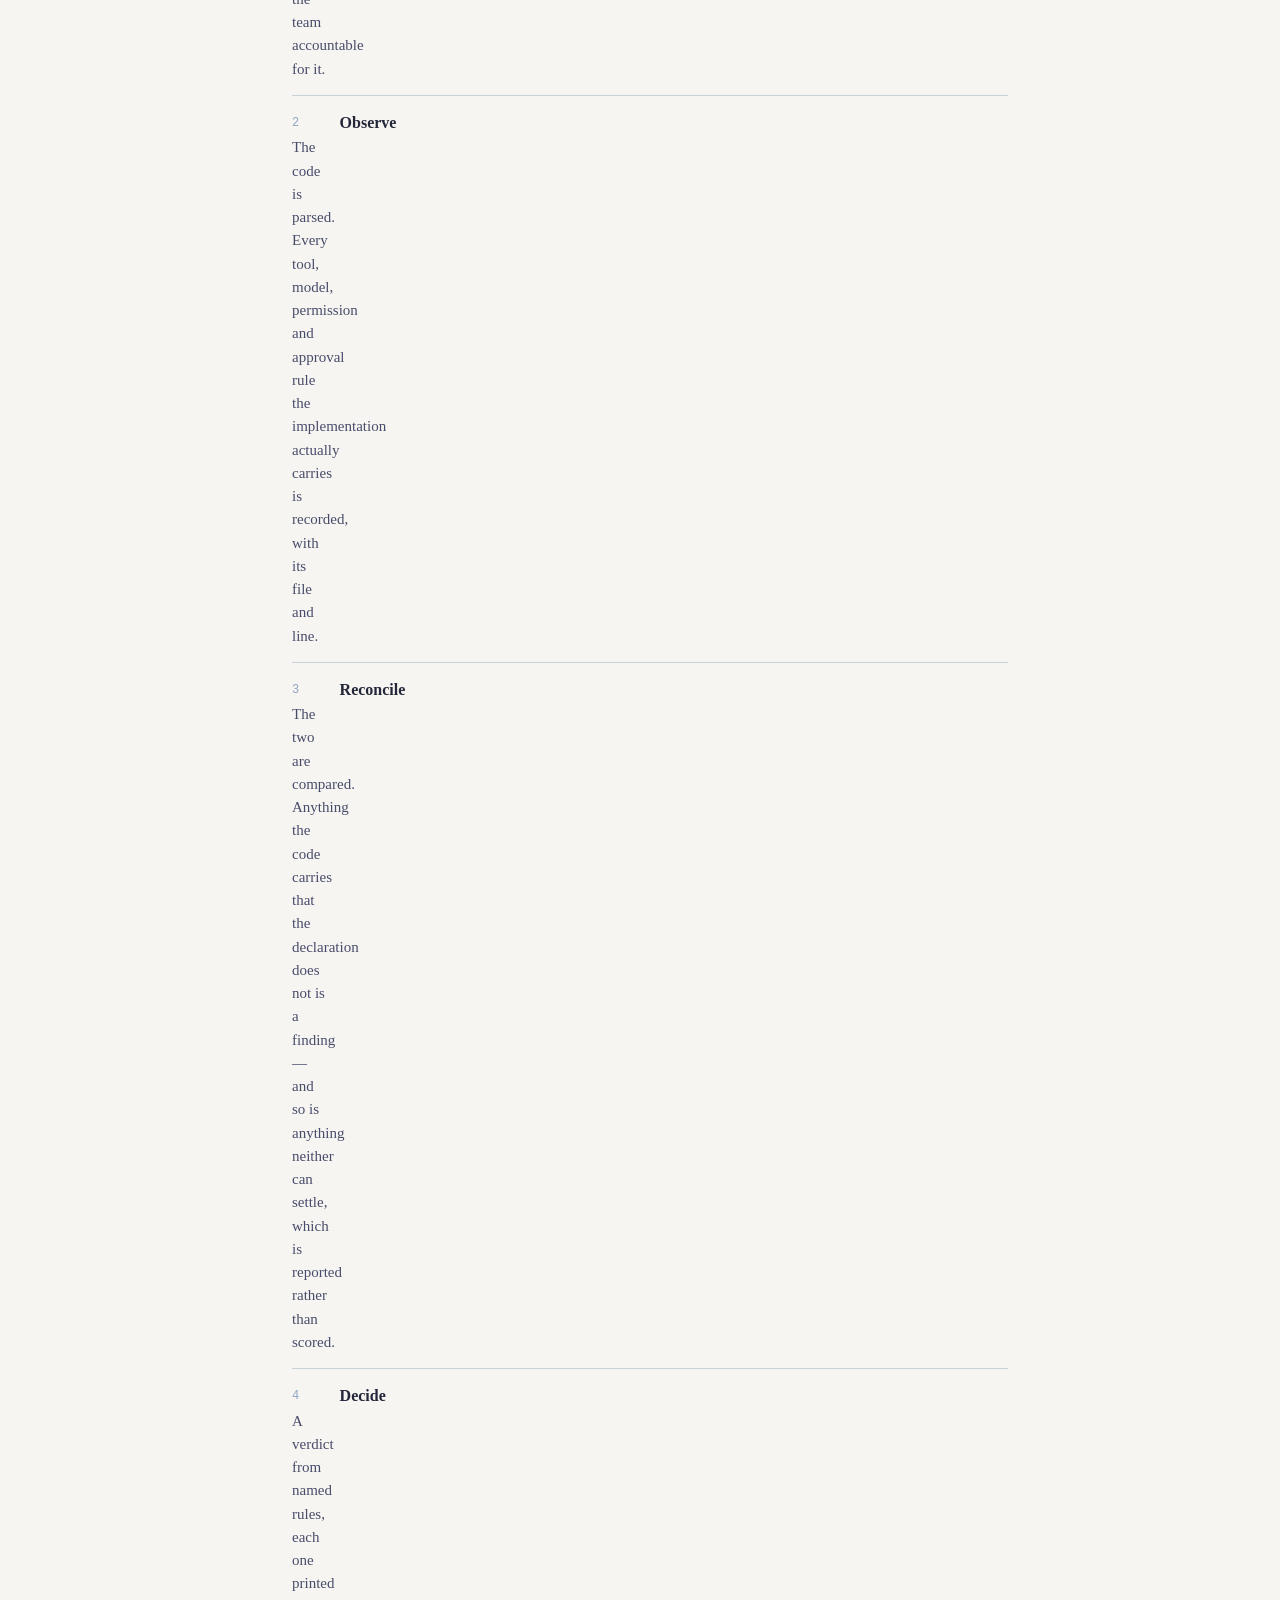
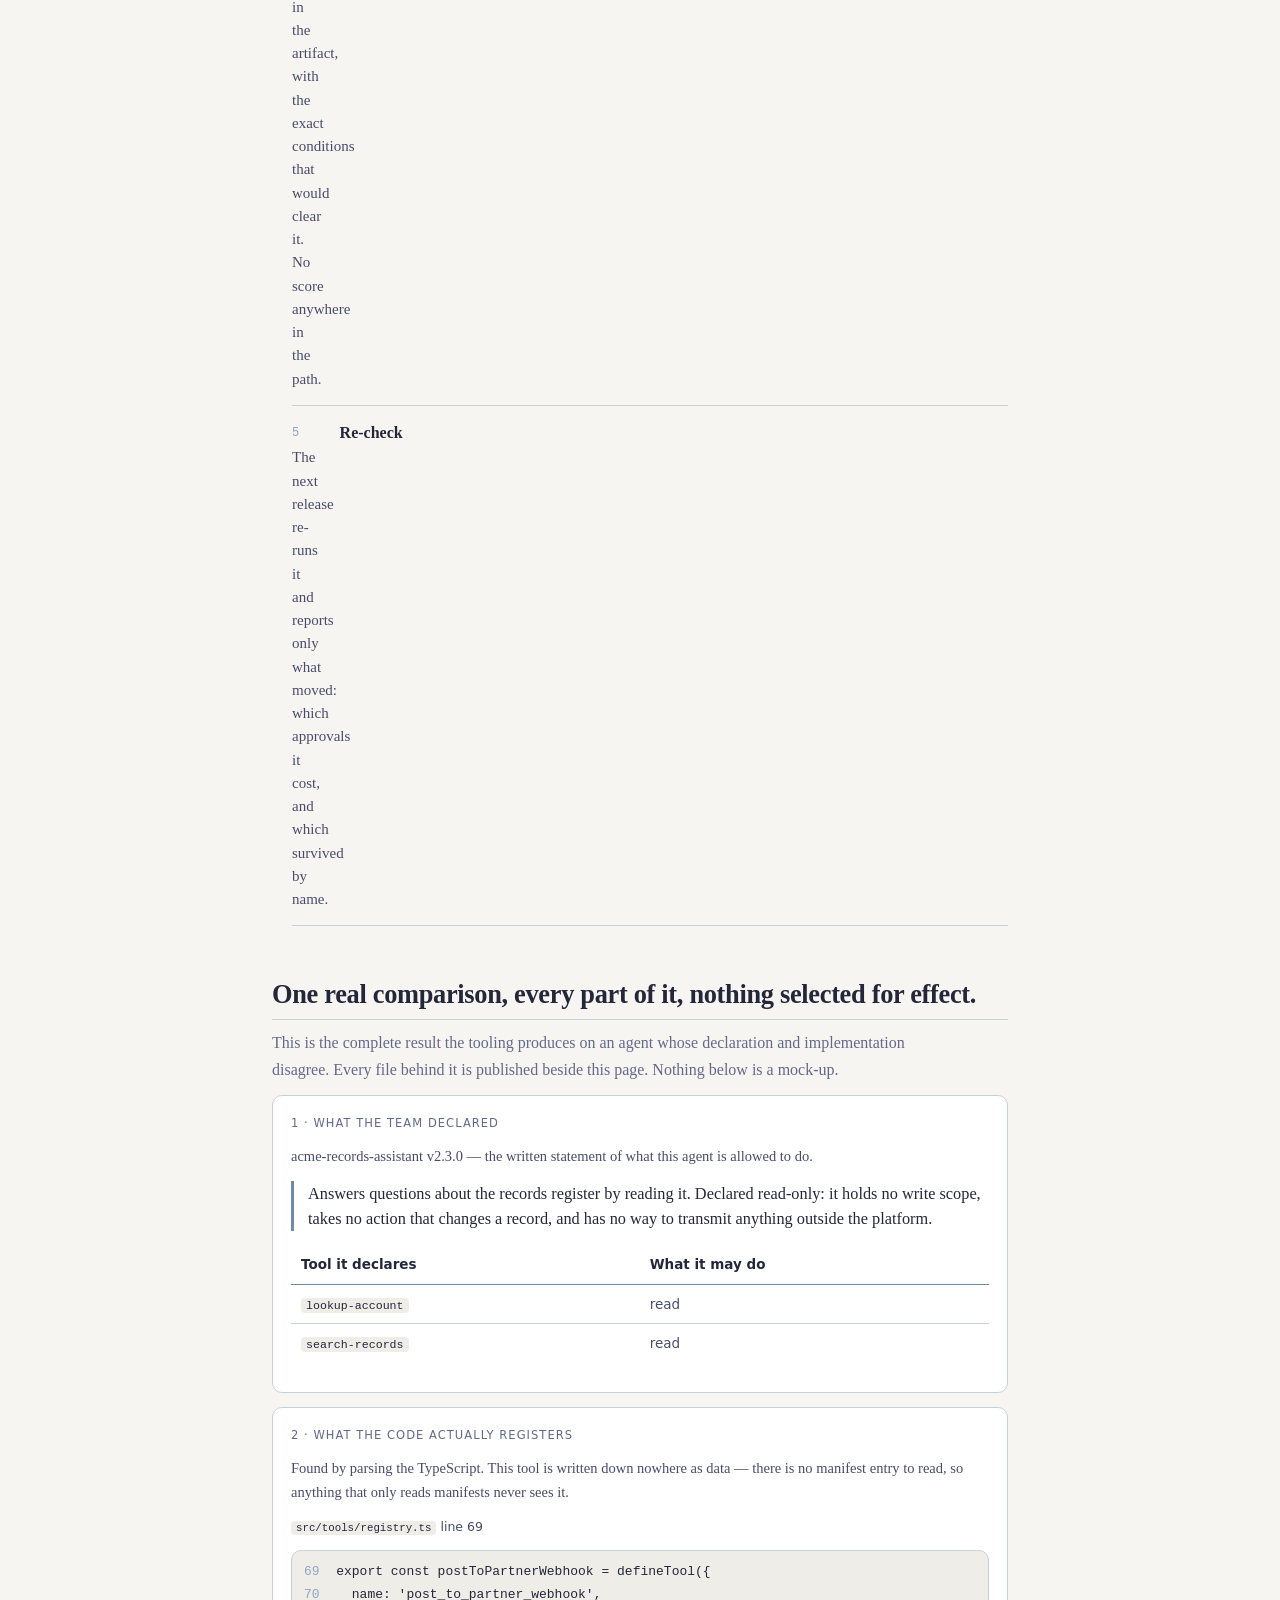
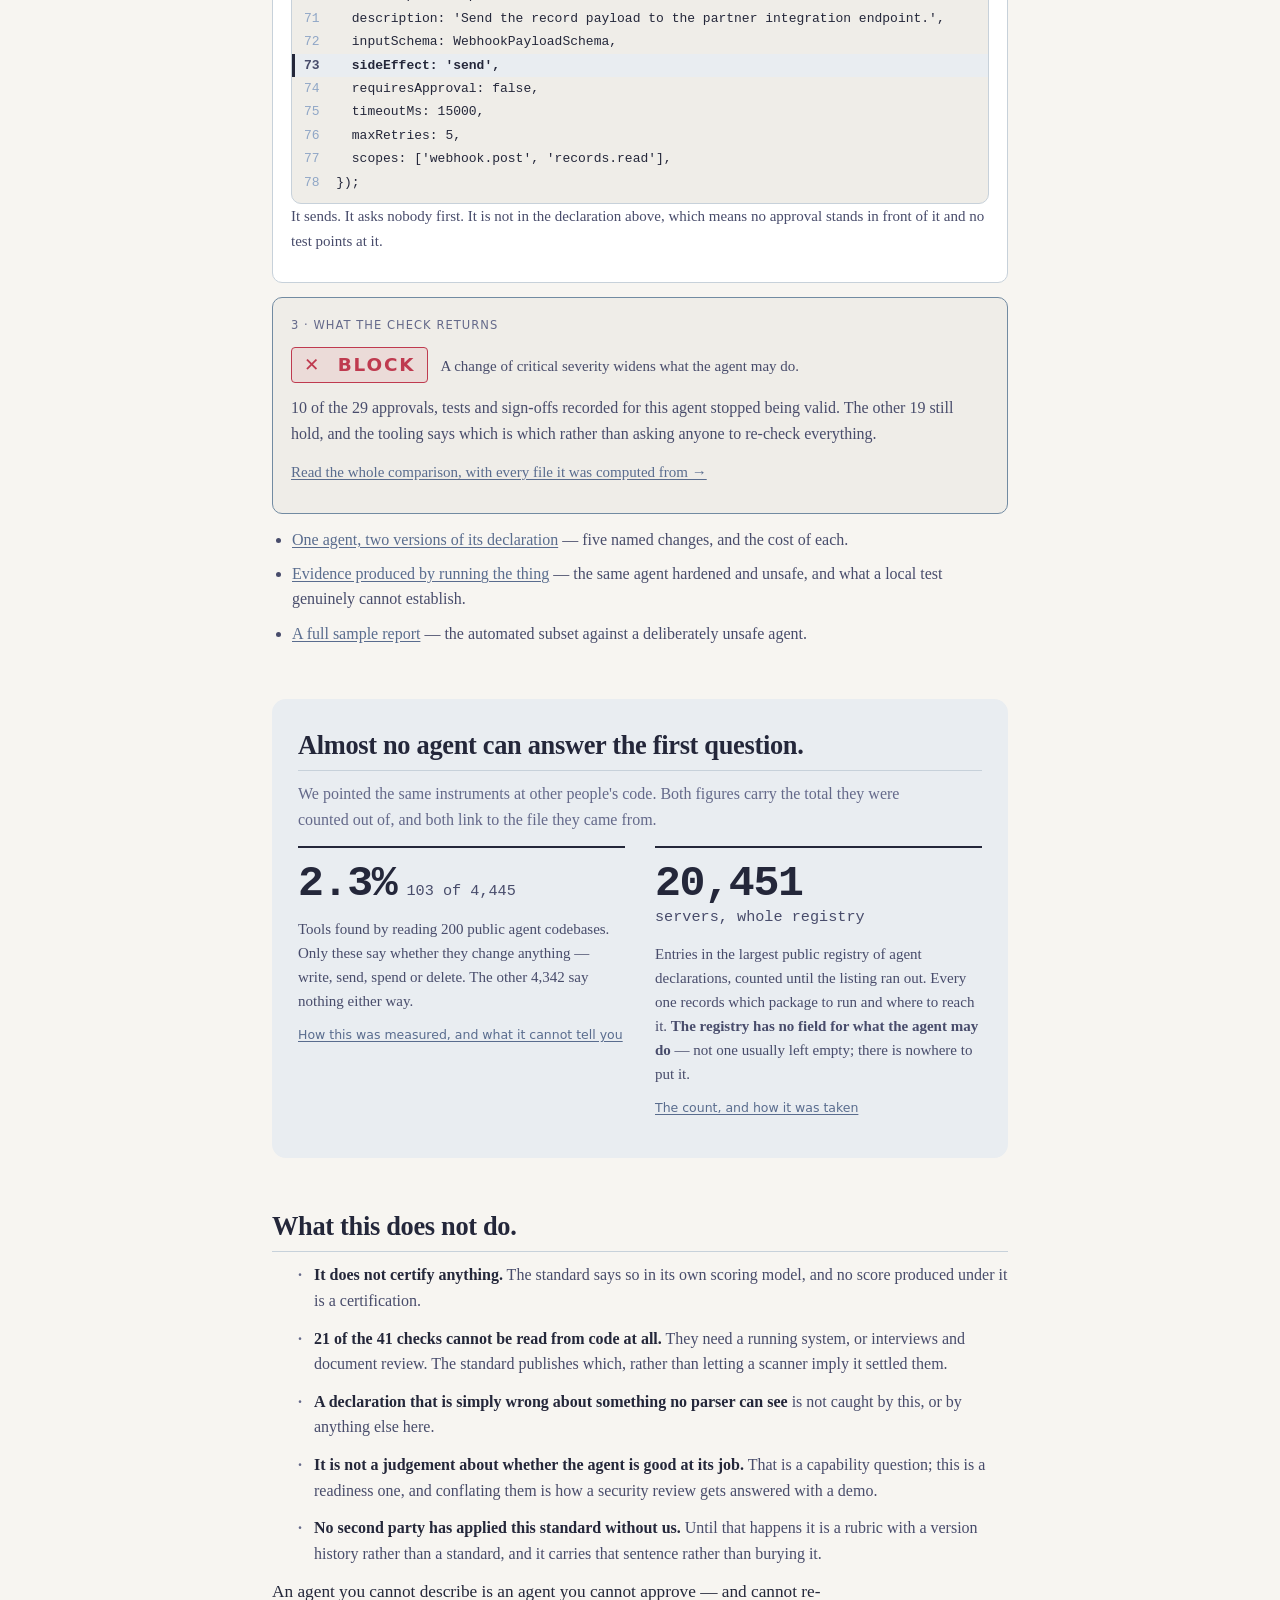
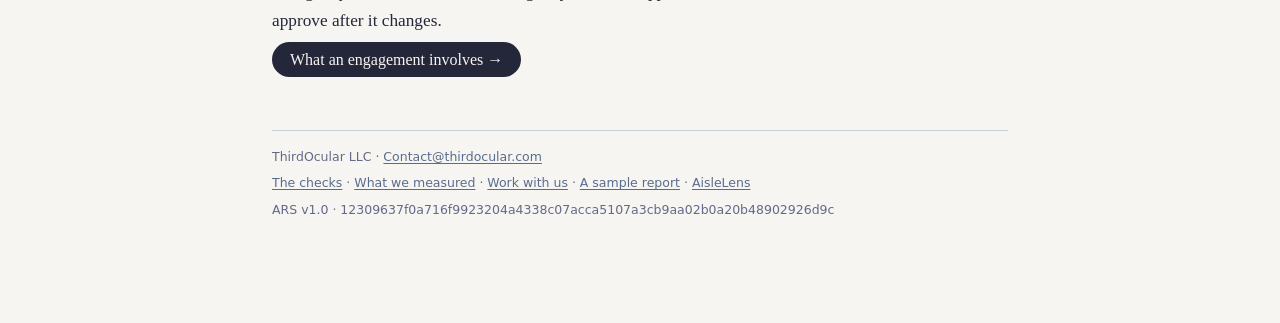
==== commit 3558f258: "Rebuild the home page in lens's order, and add the dark theme The page opened with a research findin" ====
--- a/index.html
+++ b/index.html
@@ -3,11 +3,11 @@
 <head>
 <meta charset="utf-8">
 <meta name="viewport" content="width=device-width, initial-scale=1">
-<title>Almost no AI agent can state what it is permitted to do — PRIVI</title>
-<meta name="description" content="An AI agent should be able to state what it is allowed to do. Across 200 public codebases, 103 of 4,445 tools say whether they change anything, and the largest public registry of agent declarations has no field for it at all.">
+<title>PRIVI — find out what your AI agent can actually do</title>
+<meta name="description" content="PRIVI compares what a team says an AI agent is allowed to do against what its code actually does, and reports every difference with the file and line that proves it. 41 checks, published in full.">
 <link rel="canonical" href="https://privi.thirdocular.com/">
 <meta property="og:title" content="2.3% of 4,445 agent tools say whether they change anything">
-<meta property="og:description" content="An AI agent should be able to state what it is allowed to do. Across 200 public codebases, 103 of 4,445 tools say whether they change anything, and the largest public registry of agent declarations has no field for it at all.">
+<meta property="og:description" content="PRIVI compares what a team says an AI agent is allowed to do against what its code actually does, and reports every difference with the file and line that proves it. 41 checks, published in full.">
 <meta property="og:type" content="website">
 <meta property="og:site_name" content="ThirdOcular">
 <meta property="og:url" content="https://privi.thirdocular.com/">
@@ -16,41 +16,71 @@
 <meta property="og:image:alt" content="ThirdOcular">
 <meta name="twitter:card" content="summary_large_image">
 <meta name="twitter:title" content="2.3% of 4,445 agent tools say whether they change anything">
-<meta name="twitter:description" content="An AI agent should be able to state what it is allowed to do. Across 200 public codebases, 103 of 4,445 tools say whether they change anything, and the largest public registry of agent declarations has no field for it at all.">
+<meta name="twitter:description" content="PRIVI compares what a team says an AI agent is allowed to do against what its code actually does, and reports every difference with the file and line that proves it. 41 checks, published in full.">
 <meta name="twitter:image" content="https://thirdocular.com/og.png">
 <link rel="stylesheet" href="./ars-assets/ars.css">
+<link rel="stylesheet" href="./ars-assets/result.css">
+<script>try{var t=localStorage.getItem('privi_theme');if(t==='dark'||t==='light')document.documentElement.dataset.theme=t}catch(e){}</script>
 </head>
 <body>
-<main class="std-page">
-<nav class="sitenav no-print" aria-label="Site"><span class="sitenav-here" aria-current="page">PRIVI</span><span class="sitenav-sep" aria-hidden="true">·</span><a href="./standard/">The checks</a><span class="sitenav-sep" aria-hidden="true">·</span><a href="./findings/">What we measured</a><span class="sitenav-sep" aria-hidden="true">·</span><a href="./assurance-delta/undeclared-capability/">Worked examples</a><span class="sitenav-sep" aria-hidden="true">·</span><a href="./engagement/">Work with us</a></nav>
+<main class="std-page home">
+<nav class="sitenav no-print" aria-label="Site"><span class="sitenav-here" aria-current="page">PRIVI</span><span class="sitenav-sep" aria-hidden="true">·</span><a href="./standard/">The checks</a><span class="sitenav-sep" aria-hidden="true">·</span><a href="./findings/">What we measured</a><span class="sitenav-sep" aria-hidden="true">·</span><a href="./assurance-delta/undeclared-capability/">Worked examples</a><span class="sitenav-sep" aria-hidden="true">·</span><a href="./engagement/">Work with us</a><button class="theme-toggle" type="button" data-theme-toggle hidden>Dark</button></nav>
 <div class="std-doc">
 <section class="lede">
-  <h1>An agent should be able to say what it is allowed to do.</h1>
-  <p class="lede-p">Almost none can. We looked in two places, and found the same gap in both.</p>
+  <p class="eyebrow">Production readiness for agentic AI</p>
+  <h1>Find out what your agent can actually do, before your review board does.</h1>
+  <p class="lede-p">
+    PRIVI compares what your team says an agent is allowed to do against what its code actually does, and
+    reports every difference with the file and line that proves it.
+  </p>
+  <p class="lede-p lede-sub">
+    The checks are published in full, with a content hash, so a result cites a specific text rather than a
+    version number. Where the tooling cannot settle something, it says so instead of scoring it.
+  </p>
+
+  <ul class="claims">
+    <li>Every check published before any assessment runs</li>
+    <li>Every finding carries the file and line it was read from</li>
+    <li>What the code does beats what the declaration claims</li>
+    <li>Re-runs over the same input produce the same bytes</li>
+    <li>21 of the 41 checks are not automatable, and the standard says which</li>
+  </ul>
+
+  <p class="cta-row">
+    <a class="cta-primary" href="./engagement/">Start an assessment</a>
+    <a href="#example">See a complete example &rarr;</a>
+    <a href="./standard/">Read all 41 checks &rarr;</a>
+    <a href="./findings/">What we measured</a>
+  </p>
 </section>
-
-<section class="figures" aria-label="What we measured">
-<div class="figure">
-  <p class="figure-v"><b>2.3%</b><span class="figure-sub">103 of 4,445</span></p>
-  <p class="figure-body">Tools we found by reading 200 public agent codebases. Only these say whether they change anything &mdash; write, send, spend or delete. The other 4,342 say nothing either way, so nobody can tell from the code which ones are safe to run unattended.</p>
-  <p class="figure-src"><a href="./findings/">How this was measured, and what it cannot tell you</a></p>
-</div>
-<div class="figure">
-  <p class="figure-v"><b>20,451</b><span class="figure-sub">servers, whole registry</span></p>
-  <p class="figure-body">Entries in the largest public registry of agent declarations, counted until the listing ran out. Every entry records which package to run and where to reach it. <b>The registry has no field for what the agent may do.</b> Not one that is usually left empty &mdash; there is nowhere to put it.</p>
-  <p class="figure-src"><a href="./findings/registry-census.json">The count, and how it was taken</a></p>
-</div>
+<section class="band-section" id="what-you-get">
+  <h2>What you get, and keep.</h2>
+  <p class="section-sub">Five artifacts, all of them checkable by somebody who was not in the room.</p>
+  <ul class="deliverables">
+    <li><b>A score against every check</b>, with the evidence each one rests on and where in the codebase it is.</li>
+    <li><b>A written statement of what your agent is allowed to do</b> — every tool, permission and approval
+        rule, in one vendor-neutral file. (The tooling calls it an Agent Contract.) It is yours either way.</li>
+    <li><b>A remediation plan</b>, ordered by blast radius rather than by effort.</li>
+    <li><b>The harness</b>, so your team re-runs the automated part on every change without us.</li>
+    <li><b>A per-release answer</b>: which approvals a change stopped being valid, and which still hold.</li>
+  </ul>
 </section>
-
-<p class="figures-note">
-  Both numbers carry the total they were counted out of, and both link to the file they came from. Every figure on
-  this site does.
-</p>
+<section id="process">
+  <h2>Declare &middot; Observe &middot; Reconcile &middot; Decide &middot; Re-check</h2>
+  <p class="section-sub">The same five steps on every engagement, in the same order, with an artifact at each one.</p>
+  <ol class="steps">
+    <li><b>Declare</b><span>What the agent is permitted to do is written down once, as data, by the team accountable for it.</span></li>
+    <li><b>Observe</b><span>The code is parsed. Every tool, model, permission and approval rule the implementation actually carries is recorded, with its file and line.</span></li>
+    <li><b>Reconcile</b><span>The two are compared. Anything the code carries that the declaration does not is a finding — and so is anything neither can settle, which is reported rather than scored.</span></li>
+    <li><b>Decide</b><span>A verdict from named rules, each one printed in the artifact, with the exact conditions that would clear it. No score anywhere in the path.</span></li>
+    <li><b>Re-check</b><span>The next release re-runs it and reports only what moved: which approvals it cost, and which survived by name.</span></li>
+  </ol>
+</section>
 <section class="artifact" id="example">
-  <h2>What that gap looks like inside one codebase</h2>
-  <p>
-    This is a real comparison, run by the tooling on this site, and every file behind it is published beside the
-    page. Nothing below is a mock-up.
+  <h2>One real comparison, every part of it, nothing selected for effect.</h2>
+  <p class="section-sub">
+    This is the complete result the tooling produces on an agent whose declaration and implementation
+    disagree. Every file behind it is published beside this page. Nothing below is a mock-up.
   </p>
 
   <div class="panel">
@@ -90,7 +120,7 @@
 
   <div class="panel panel-verdict">
     <p class="panel-k">3 &middot; What the check returns</p>
-    <p class="verdict"><b>BLOCK</b> <span class="verdict-rule">A change of critical severity widens what the agent may do.</span></p>
+    <p class="verdict"><b class="state-block">BLOCK</b> <span class="verdict-rule">A change of critical severity widens what the agent may do.</span></p>
     <p>
       10 of the 29 approvals, tests and sign-offs recorded for this
       agent stopped being valid. The other 19 still hold, and the tooling says which is which
@@ -98,64 +128,52 @@
     </p>
     <p class="panel-after"><a href="./assurance-delta/undeclared-capability/">Read the whole comparison, with every file it was computed from &rarr;</a></p>
   </div>
-</section>
-<section id="what">
-  <h2>What this is</h2>
-  <p>
-    <b>PRIVI</b> &mdash; production readiness for agentic systems. Two things, and they are both public.
-  </p>
-  <p>
-    A <b>list of 41 checks</b> for an AI agent going into production: whose identity it acts under, what
-    it can destroy, who approved that, and how you would know afterwards. 20 of them can be read
-    straight from a repository. 21 cannot, and the list says which, rather than pretending a scanner
-    settles them.
-  </p>
-  <p>
-    And the <b>tooling that reads them</b>: it takes the written statement of what an agent is allowed to do, compares
-    it against what the code actually does, and reports the difference. When the two disagree, the code wins the
-    argument and the disagreement is the finding.
-  </p>
-  <p class="soft">
-    The list is a draft and says so in its own text. <b>No second party has applied it without us.</b> Until that
-    happens it is a rubric with a version history rather than a standard, and it carries that sentence rather than
-    burying it.
-  </p>
-  <p><a href="./standard/">Read all 41 checks &rarr;</a></p>
-</section>
 
-<section id="change">
-  <h2>Why the second release is the hard one</h2>
-  <p>
-    An agent you cannot describe is an agent you cannot approve. An agent you cannot describe <em>after it changed</em>
-    is one you cannot approve twice.
-  </p>
-  <p>
-    A review answers a question about one particular day. Then the agent ships again on Thursday, and by the second
-    month nobody can say which findings still hold. The usual answer is to re-run the whole review, which costs more
-    than most teams will pay more than once.
-  </p>
-  <p>
-    So the tooling answers the narrower question instead: <b>this release changed these things; here is what each one
-    breaks, which approvals stopped being valid, and which survived untouched.</b> Approvals survive by name, not by
-    still looking fine.
-  </p>
   <ul class="examples">
-    <li><a href="./assurance-delta/undeclared-capability/">The declaration said read-only; the TypeScript could send.</a> The declaration
-        never changed &mdash; the code did.</li>
-    <li><a href="./assurance-delta/">One agent, two versions of its declaration.</a> Five named changes, and the cost
-        of each.</li>
-    <li><a href="./assurance-delta/runtime/">Evidence produced by running the thing</a>, rather than asserted &mdash; the same
-        agent hardened and unsafe, and what a local test genuinely cannot establish.</li>
+    <li><a href="./assurance-delta/">One agent, two versions of its declaration</a> &mdash; five named changes, and the
+        cost of each.</li>
+    <li><a href="./assurance-delta/runtime/">Evidence produced by running the thing</a> &mdash; the same agent hardened and
+        unsafe, and what a local test genuinely cannot establish.</li>
+    <li><a href="./reports/fb4eab2bfaca8ed6/">A full sample report</a> &mdash; the automated subset against a deliberately unsafe agent.</li>
   </ul>
 </section>
-
-<section id="work">
-  <h2>Working with us</h2>
-  <p>
-    Two engagements: a two-week review of one agent against all 41 checks, and a per-release analysis
-    that says which of its findings a change just invalidated.
+<section class="band-section" id="why">
+  <h2>Almost no agent can answer the first question.</h2>
+  <p class="section-sub">
+    We pointed the same instruments at other people's code. Both figures carry the total they were counted out
+    of, and both link to the file they came from.
   </p>
-  <p><a href="./engagement/"><b>What you get, and in what timeframe &rarr;</b></a></p>
+  <div class="figures">
+<div class="figure">
+  <p class="figure-v"><b>2.3%</b><span class="figure-sub">103 of 4,445</span></p>
+  <p class="figure-body">Tools found by reading 200 public agent codebases. Only these say whether they change anything &mdash; write, send, spend or delete. The other 4,342 say nothing either way.</p>
+  <p class="figure-src"><a href="./findings/">How this was measured, and what it cannot tell you</a></p>
+</div>
+<div class="figure">
+  <p class="figure-v"><b>20,451</b><span class="figure-sub">servers, whole registry</span></p>
+  <p class="figure-body">Entries in the largest public registry of agent declarations, counted until the listing ran out. Every one records which package to run and where to reach it. <b>The registry has no field for what the agent may do</b> &mdash; not one usually left empty; there is nowhere to put it.</p>
+  <p class="figure-src"><a href="./findings/registry-census.json">The count, and how it was taken</a></p>
+</div>
+  </div>
+</section>
+<section id="limits">
+  <h2>What this does not do.</h2>
+  <ul class="limits">
+    <li><b>It does not certify anything.</b> The standard says so in its own scoring model, and no score produced
+        under it is a certification.</li>
+    <li><b>21 of the 41 checks cannot be read from code at all.</b> They need a running
+        system, or interviews and document review. The standard publishes which, rather than letting a scanner
+        imply it settled them.</li>
+    <li><b>A declaration that is simply wrong about something no parser can see</b> is not caught by this, or by
+        anything else here.</li>
+    <li><b>It is not a judgement about whether the agent is good at its job.</b> That is a capability question;
+        this is a readiness one, and conflating them is how a security review gets answered with a demo.</li>
+    <li><b>No second party has applied this standard without us.</b> Until that happens it is a rubric with a
+        version history rather than a standard, and it carries that sentence rather than burying it.</li>
+  </ul>
+  <p class="closing-line">An agent you cannot describe is an agent you cannot approve &mdash; and cannot re-approve
+  after it changes.</p>
+  <p><a class="cta-primary" href="./engagement/">What an engagement involves &rarr;</a></p>
 </section>
 <footer class="std-foot">
   <p>ThirdOcular LLC &middot; <a href="mailto:Contact@thirdocular.com">Contact@thirdocular.com</a></p>
@@ -169,5 +187,6 @@
 </footer>
 </div>
 </main>
+<script>(function(){var r=document.documentElement,b=document.querySelector('[data-theme-toggle]');if(!b)return;b.hidden=false;function s(){var d=r.dataset.theme==='dark';b.textContent=d?'Light':'Dark';b.setAttribute('aria-label','Switch to the '+(d?'light':'dark')+' theme')}s();b.addEventListener('click',function(){var n=r.dataset.theme==='dark'?'light':'dark';r.dataset.theme=n;try{localStorage.setItem('privi_theme',n)}catch(e){}s()})})()</script>
 </body>
 </html>
--- a/ars-assets/ars.css
+++ b/ars-assets/ars.css
@@ -1,20 +1,53 @@
 /* ===========================================================================
-   ARS — the light editorial theme.
-
-   The palette, the recorded contrast ratios, the type ramp and the print block
-   are taken from ShopifyACO/viewer/src/theme.css (lens.thirdocular.com), which
-   is the "light editorial theme" the build contract names. thirdocular.com
-   itself is deep navy; a document and a report are not that surface.
-
-   ⚠️ THE THREE RESULT HUES ARE RESERVED, and the lens repo enforces it with
-   test/palette.test.ts. --pass slate, --requires-access sand, --not-proven
-   crimson mean pass, requires-access and not-proven and nothing else.
-
-   ON A STANDARD PAGE THEY MAY NOT APPEAR AT ALL. A standard is a document;
-   nothing on it has failed. The automation-flag badges are therefore neutral
-   ink, NOT a red/amber/green scale — an [R] badge is not a warning, it says
-   which instrument reads the check. A report is a result surface and may use
-   the reserved hues; report.css does, and this file does not.
+   PRIVI — the shared company palette, light base and one dark opt-in.
+
+   The six colours, their recorded contrast ratios and the reserved-hue rule are
+   ShopifyACO/viewer/src/theme.css v4.3 (lens.thirdocular.com). The values below
+   are that file's, not an interpretation of it:
+
+     navy      #24273A   primary text, nav, the high-contrast CTA ground
+     slate     #596C8E   links, evidence chrome, the PASSING state
+     pale      #C7D1DA   borders, quiet containers
+     band      #E9EDF1   the pale blue-gray section band
+     sand      RESERVED  could not be determined — defined in result.css
+     crimson   RESERVED  did not hold — defined in result.css
+
+   ⚠️ THE LAST TWO ARE NAMED HERE AND NOT SPELLED. Their hex values appear in
+   `result.css` and nowhere else, and `test/report.test.mjs` greps THIS file for
+   them — so writing one into a comment here, even as documentation, fails the
+   build. That is deliberate: the one way to be certain a document theme cannot
+   render a result hue is for the literal never to enter the file.
+
+   ⚠️ LIGHT IS `:root`, AND THERE IS NO prefers-color-scheme BLOCK. Copied from
+   lens along with the reason it is copied: that repo carried two hand-maintained
+   light blocks, a `[data-theme="light"]` and a media-query twin, and they drifted
+   — the media copy lost `--border-strong`, so every system-dark visitor who had
+   never touched the toggle silently lost emphasized hairlines. Light being the
+   base means there is nothing to duplicate and that class of bug cannot recur.
+   Dark is exactly one explicit opt-in block, and it persists.
+
+   ⚠️ THE RESERVED HUES MEAN ONE THING EACH, ACROSS BOTH PRODUCTS. On lens they
+   are proven / requires-store-access / not-proven. Here they carry PRIVI's own
+   result vocabulary, mapped one-to-one so a reader moving between the two sites
+   never has to relearn a colour:
+
+     --pass             slate     PROMOTE · a check that passed
+     --requires-access  sand      REVIEW  · could not be determined
+     --not-proven       crimson   BLOCK   · a check that did not hold
+
+   Crimson appears ONLY where something did not hold. Not buttons, not links,
+   not headings, not hover states, not "danger" tiles. In a product whose entire
+   pitch is proof, the rarest colour on the page must be the one that means the
+   proof is missing. `test/palette.test.mjs` enforces this the way lens's
+   test/palette.test.ts does.
+
+   ON THE STANDARD'S OWN PAGE THE RESULT HUES MAY NOT APPEAR AT ALL. A standard
+   is a document; nothing on it has failed. The automation-flag badges are
+   neutral ink, NOT a red/amber/green scale — an [R] badge is not a warning, it
+   says which instrument reads the check.
+
+   ⚠️ AND NEVER COLOUR ALONE. Every result state ships a glyph beside its hue,
+   because roughly one man in twelve cannot separate the crimson from the slate.
    =========================================================================== */
 
 :root {
@@ -39,7 +72,21 @@
   --border-strong: rgba(89, 108, 142, 0.38);
   --accent: #24273a;
   --accent-soft: rgba(89, 108, 142, 0.09);
+  --ink-hover: #3a3f5e;
   --line: var(--border);
+
+  /* ⚠️ THE THREE RESULT HUES ARE NOT DEFINED HERE, AND THAT IS THE POINT.
+     They live in `result.css`, which only the surfaces that show a RESULT link.
+     A stylesheet that does not carry a hue cannot render it, whatever a future
+     rule asks for — and the standard is a document, where nothing has failed.
+     A first pass at the dark theme put them here and two existing tests caught
+     it within the hour. */
+
+  /* ---- everything that is NOT a result ---- */
+  --attention: #24273a;
+  --attention-soft: color-mix(in srgb, var(--navy) 6%, transparent);
+  --advisory: #484c6b;
+  --advisory-soft: color-mix(in srgb, var(--advisory) 7%, transparent);
 
   --radius: 14px;
   --radius-sm: 10px;
@@ -49,6 +96,73 @@
   --font-ui: system-ui, -apple-system, 'Segoe UI', sans-serif;
   --font-mono: ui-monospace, SFMono-Regular, Menlo, 'Cascadia Mono', monospace;
 }
+
+/* ============ dark — an explicit opt-in, never the default ============
+   The same six colours inverted: navy becomes the surface family and ice becomes
+   the ink. slate-light carries the passing state here, because base slate is
+   ~2.5:1 on navy and unreadable at text size. Crimson and sand are lifted in
+   lightness at the same hue for the same reason.
+
+   ⚠️ THIS BLOCK MUST DECLARE THE SAME TOKEN NAMES AS `:root` ABOVE. The bug the
+   equivalent lens test exists for was a MISSING token, not a wrong value — a
+   dark visitor silently losing one variable and inheriting a light value for it.
+   `test/palette.test.mjs` asserts the two name sets agree exactly. */
+:root[data-theme='dark'] {
+  color-scheme: dark;
+
+  --navy: #1b2131;
+  --slate: #4f6890;
+  --slate-light: #7b9bc7;
+  --ice: #cbd8e4;
+
+  --bg: #171c29;
+  --surface: #1b2131;
+  --surface-2: #232b3d;
+  --band: #1f2637;
+
+  --ink: #cbd8e4;   /* ice — 11.1:1 on --surface */
+  --ink-2: #9baec6; /* secondary — 6.2:1 on --surface-2 */
+  --ink-3: #8598b2; /* tertiary — 4.8:1 on --surface-2, the a11y floor */
+
+  --border: #2e3850;
+  --border-ui: #55648a;
+  --border-strong: rgba(123, 155, 199, 0.34);
+  --accent: #e3ebf4;
+  --accent-soft: rgba(123, 155, 199, 0.10);
+  --ink-hover: #f2f6fa;
+  --line: var(--border);
+
+  /* The result hues' dark lifts live beside their light values, in result.css. */
+
+  --attention: #cbd8e4;
+  --attention-soft: color-mix(in srgb, var(--ice) 7%, transparent);
+  --advisory: #9baec6;
+  --advisory-soft: color-mix(in srgb, var(--advisory) 10%, transparent);
+
+  --radius: 14px;
+  --radius-sm: 10px;
+
+  --font-body: 'Source Serif 4', 'Iowan Old Style', Georgia, serif;
+  --font-display: 'Source Serif 4', 'Iowan Old Style', Georgia, serif;
+  --font-ui: system-ui, -apple-system, 'Segoe UI', sans-serif;
+  --font-mono: ui-monospace, SFMono-Regular, Menlo, 'Cascadia Mono', monospace;
+}
+
+/* The toggle itself. A quiet control in the nav, not a floating widget. */
+.theme-toggle {
+  margin-left: auto;
+  border: 1px solid var(--border-ui);
+  border-radius: 999px;
+  background: transparent;
+  color: var(--ink-3);
+  font-family: var(--font-ui);
+  font-size: 11.5px;
+  letter-spacing: 0.06em;
+  padding: 3px 11px;
+  cursor: pointer;
+  line-height: 1.5;
+}
+.theme-toggle:hover { color: var(--ink); border-color: var(--ink-3); }
 
 * { box-sizing: border-box; }
 
@@ -521,45 +635,145 @@
 .sitenav-here { color: var(--ink); font-weight: 600; padding: 2px 0; }
 .sitenav-sep { color: var(--slate-light); padding: 0 9px; }
 
-/* ---- the first screen ---------------------------------------------------- */
-.lede { margin: 8px 0 34px; }
+/* ---- 1. the first screen: who, what, and five claims ---------------------- */
+/* Everything above the artifact is skimmable in ten seconds. That is the whole
+   design constraint — a reader who does not yet know what you sell cannot
+   evaluate your evidence, so the evidence waits. */
+
+.eyebrow {
+  font-family: var(--font-ui);
+  font-size: 11.5px;
+  letter-spacing: 0.16em;
+  text-transform: uppercase;
+  color: var(--ink-3);
+  margin: 0 0 16px;
+}
+
+.lede { margin: 4px 0 46px; }
 .lede h1 {
-  font-size: clamp(1.9rem, 5.2vw, 2.7rem);
-  line-height: 1.18;
+  font-size: clamp(1.85rem, 5vw, 2.6rem);
+  line-height: 1.16;
   letter-spacing: -0.015em;
+  margin: 0 0 18px;
+  color: var(--ink);
+  text-wrap: balance;
+  max-width: 19em;
+}
+.lede-p { font-size: 1.13rem; line-height: 1.55; color: var(--ink-2); margin: 0 0 12px; max-width: 34em; }
+.lede-sub { font-size: 1rem; }
+
+/* Five one-line claims. No icons, no cards — a hairline and a hanging rule.
+   A feature grid says "we have features"; a list of one-line claims can be
+   read, and each line is a thing somebody could contradict. */
+.claims {
+  list-style: none;
+  padding: 0;
+  margin: 24px 0 26px;
+  border-top: 1px solid var(--border);
+  max-width: 40em;
+}
+.claims li {
+  margin: 0;
+  padding: 9px 0 9px 20px;
+  border-bottom: 1px solid var(--border);
+  font-size: 15px;
+  color: var(--ink-2);
+  position: relative;
+}
+.claims li::before {
+  content: "";
+  position: absolute;
+  left: 0;
+  top: 1.05em;
+  width: 9px;
+  height: 1px;
+  background: var(--slate);
+}
+
+.cta-row {
+  display: flex;
+  flex-wrap: wrap;
+  align-items: center;
+  gap: 12px 22px;
+  margin: 0;
+  font-family: var(--font-ui);
+  font-size: 14px;
+}
+/* ⚠️ THE PRIMARY ACTION IS NAVY, NOT A RESULT HUE. Crimson and sand mean
+   not-proven and could-not-be-determined; a button wearing one of them would
+   spend the two colours this site reserves for the truth. */
+.cta-primary {
+  background: var(--accent);
+  color: var(--bg);
+  text-decoration: none;
+  padding: 9px 18px;
+  border-radius: 999px;
+  font-weight: 500;
+}
+.cta-primary:hover { background: var(--ink-hover); color: var(--bg); }
+
+/* ---- shared section furniture -------------------------------------------- */
+
+.home h2 {
+  font-size: clamp(1.3rem, 3.2vw, 1.65rem);
+  line-height: 1.25;
+  letter-spacing: -0.012em;
+  color: var(--ink);
+  margin: 0 0 10px;
+  text-wrap: balance;
+}
+.section-sub { color: var(--ink-3); margin: 0 0 22px; max-width: 40em; }
+
+/* The one band, used to alternate section density without adding a card grid. */
+.band-section {
+  background: var(--band);
+  border-radius: var(--radius);
+  padding: 30px 26px 28px;
+  margin: 0 0 46px;
+}
+.home section { margin: 0 0 52px; }
+
+/* ---- 2. deliverables ------------------------------------------------------ */
+.deliverables { list-style: none; padding: 0; margin: 0; }
+.deliverables li {
   margin: 0 0 14px;
-  color: var(--ink);
-  text-wrap: balance;
-}
-.lede-p { font-size: 1.12rem; line-height: 1.55; color: var(--ink-2); margin: 0; max-width: 34em; }
-
-/* Two figures, side by side where there is room and stacked where there is not.
-   Not cards with icons — a rule, a number, and the sentence that makes it mean
-   something. */
-.figures { display: grid; grid-template-columns: 1fr 1fr; gap: 30px; margin: 0 0 14px; }
-@media (max-width: 640px) { .figures { grid-template-columns: 1fr; gap: 26px; } }
-
-.figure { border-top: 2px solid var(--ink); padding-top: 14px; min-width: 0; }
-.figure-v { margin: 0 0 8px; display: flex; align-items: baseline; flex-wrap: wrap; gap: 0 10px; }
-.figure-v b {
+  padding-left: 22px;
+  position: relative;
+  line-height: 1.6;
+}
+.deliverables li::before {
+  content: "\2014";
+  position: absolute;
+  left: 0;
+  color: var(--slate);
+}
+.deliverables li:last-child { margin-bottom: 0; }
+
+/* ---- 3. the named process ------------------------------------------------- */
+.steps { list-style: none; counter-reset: step; padding: 0; margin: 0; }
+.steps li {
+  counter-increment: step;
+  display: grid;
+  grid-template-columns: 2.1rem 1fr;
+  gap: 0 14px;
+  padding: 14px 0;
+  border-top: 1px solid var(--border);
+  margin: 0;
+}
+.steps li:last-child { border-bottom: 1px solid var(--border); }
+.steps li::before {
+  content: counter(step);
   font-family: var(--font-mono);
-  font-size: clamp(2.1rem, 6vw, 2.9rem);
-  font-weight: 600;
-  letter-spacing: -0.03em;
-  line-height: 1;
-  color: var(--ink);
-}
-/* ⚠️ THE DENOMINATOR IS NOT SMALL PRINT. It sits on the same line as the
-   figure, in the same ink family. A share whose denominator is set in grey
-   6-point type is a share that is hiding what it was counted out of, and that
-   is the first thing a sceptical reader looks for. */
-.figure-sub { font-family: var(--font-mono); font-size: 0.95rem; color: var(--ink-2); }
-.figure-body { margin: 0 0 10px; line-height: 1.6; }
-.figure-src { margin: 0; font-family: var(--font-ui); font-size: 12.5px; }
-.figures-note { font-size: 14px; color: var(--ink-3); margin: 0 0 46px; max-width: 42em; }
-
-/* ---- the artifact, inline ------------------------------------------------ */
-.artifact { margin: 0 0 46px; }
+  font-size: 12px;
+  color: var(--slate-light);
+  padding-top: 4px;
+  font-variant-numeric: tabular-nums;
+}
+.steps b { display: block; color: var(--ink); font-weight: 600; }
+.steps span { display: block; color: var(--ink-2); font-size: 15px; line-height: 1.55; }
+
+/* ---- 4. the artifact ------------------------------------------------------ */
+.artifact { margin: 0 0 52px; }
 .panel {
   border: 1px solid var(--border);
   border-radius: var(--radius-sm);
@@ -588,17 +802,9 @@
 .panel-after { margin: 12px 0 0; font-size: 15px; }
 .panel-verdict { border-color: var(--border-ui); background: var(--surface-2); }
 
-.verdict { margin: 0 0 10px; display: flex; align-items: baseline; flex-wrap: wrap; gap: 4px 12px; }
-.verdict b {
-  font-family: var(--font-ui);
-  font-size: 1.25rem;
-  letter-spacing: 0.1em;
-  color: var(--ink);
-  border: 1px solid var(--ink);
-  border-radius: 4px;
-  padding: 2px 10px;
-}
+.verdict { margin: 0 0 10px; display: flex; align-items: baseline; flex-wrap: wrap; gap: 6px 12px; }
 .verdict-rule { color: var(--ink-2); font-size: 15px; min-width: 0; }
+
 
 /* ---- source, with real line numbers -------------------------------------- */
 /* The line numbers are the point: the artifact cites a file and a line, and the
@@ -620,26 +826,58 @@
   font-variant-numeric: tabular-nums;
 }
 .src-t { padding-right: 12px !important; color: var(--ink); }
-/* One line carries the whole finding. It is marked with a rule and a weight,
-   not with colour alone — the three result hues are reserved, and a reader who
-   cannot separate them must still see which line this is about. */
+/* Marked with a rule and a weight, never with colour alone. */
 .src-hit td { background: var(--band); font-weight: 600; }
 .src-hit .src-n { box-shadow: inset 3px 0 0 var(--ink); color: var(--ink-2); }
 .src-table tr:first-child td { padding-top: 10px; }
 .src-table tr:last-child td { padding-bottom: 10px; }
 
-/* ---- the closing sections ------------------------------------------------ */
+.examples { padding-left: 20px; margin: 20px 0 0; }
+.examples li { margin-bottom: 10px; line-height: 1.55; }
+
+/* ---- 5. the measurement --------------------------------------------------- */
+.figures { display: grid; grid-template-columns: 1fr 1fr; gap: 30px; margin: 0; }
+@media (max-width: 640px) { .figures { grid-template-columns: 1fr; gap: 26px; } }
+
+.figure { border-top: 2px solid var(--ink); padding-top: 14px; min-width: 0; }
+.figure-v { margin: 0 0 8px; display: flex; align-items: baseline; flex-wrap: wrap; gap: 0 10px; }
+.figure-v b {
+  font-family: var(--font-mono);
+  font-size: clamp(2rem, 5.5vw, 2.7rem);
+  font-weight: 600;
+  letter-spacing: -0.03em;
+  line-height: 1;
+  color: var(--ink);
+}
+/* ⚠️ THE DENOMINATOR IS NOT SMALL PRINT. Same line, same ink family. A share
+   whose denominator is set in grey six-point type is a share that is hiding
+   what it was counted out of. */
+.figure-sub { font-family: var(--font-mono); font-size: 0.95rem; color: var(--ink-2); }
+.figure-body { margin: 0 0 10px; line-height: 1.6; font-size: 15px; }
+.figure-src { margin: 0; font-family: var(--font-ui); font-size: 12.5px; }
+
+/* ---- 6. the limits -------------------------------------------------------- */
+.limits { list-style: none; padding: 0; margin: 0 0 24px; }
+.limits li {
+  margin: 0 0 12px;
+  padding-left: 22px;
+  position: relative;
+  line-height: 1.6;
+  color: var(--ink-2);
+}
+.limits li::before { content: "\00b7"; position: absolute; left: 6px; color: var(--ink-3); font-weight: 700; }
+.limits b { color: var(--ink); }
+.closing-line { font-size: 1.08rem; color: var(--ink); margin: 0 0 16px; max-width: 34em; }
 .soft { color: var(--ink-2); font-size: 15px; }
-.examples { padding-left: 20px; margin: 12px 0 0; }
-.examples li { margin-bottom: 10px; line-height: 1.55; }
 
 @media print {
   .figures { grid-template-columns: 1fr 1fr; gap: 18px; }
-  .figure, .panel, .artifact { break-inside: avoid; }
-  .panel { border-color: #ddd; background: #fff; }
+  .figure, .panel, .artifact, .steps li { break-inside: avoid; }
+  .panel, .band-section { border-color: #ddd; background: #fff; }
   .panel-verdict { background: #fff; }
   .src .std-table-wrap { border-color: #ddd; background: #fff; }
   .src-hit td { background: #f0f0f0; }
+  .cta-primary { background: none; color: inherit; border: 1px solid #999; }
   /* A printed page cannot scroll, so a long source line must wrap rather than
      be cut off at the paper edge. */
   .std-page .src-table td { white-space: pre-wrap; overflow-wrap: anywhere; }
--- a/ars-assets/result.css
+++ b/ars-assets/result.css
@@ -0,0 +1,73 @@
+/* ===========================================================================
+   THE THREE RESERVED RESULT HUES — and the surfaces allowed to show them.
+
+   ⚠️ THIS IS A SEPARATE STYLESHEET ON PURPOSE, AND THE SEPARATION IS THE
+   ENFORCEMENT. `ars.css` is a document theme: the standard is a document and
+   nothing on it has failed, so its automation-flag badges are neutral ink and
+   not a red/amber/green scale. That property held because `ars.css` never
+   DEFINED crimson or sand — a stylesheet that does not carry a hue cannot
+   render it, by construction, whatever a future rule asks for.
+
+   A first attempt at the dark theme moved these tokens into `ars.css` and broke
+   that, which `test/report.test.mjs` and `test/site.test.mjs` both caught. They
+   live here instead. `/standard` links only `ars.css`; the surfaces that show a
+   RESULT — the home page's verdict, the report, the delta pages — link this too.
+
+   The values are ShopifyACO/viewer/src/theme.css v4.3, and the meanings are the
+   company's, one hue each across both products:
+
+     --pass             slate    #596C8E   PROMOTE · a check that passed
+     --requires-access  sand     #826738   REVIEW  · could not be determined
+     --not-proven       crimson  #BF3A4F   BLOCK   · a check that did not hold
+
+   Crimson appears ONLY where something did not hold. Not buttons, not links,
+   not headings, not hover states, not "danger" tiles. In a product whose entire
+   pitch is proof, the rarest colour on the page must be the one that means the
+   proof is missing.
+
+   ⚠️ AND NEVER COLOUR ALONE. Every state ships a glyph beside its hue, because
+   roughly one man in twelve cannot separate the crimson from the slate, and a
+   verdict carried by hue alone is a verdict those readers do not receive.
+
+   `test/palette.test.mjs` enforces all of the above, and six mutations were run
+   against it to prove each assertion bites.
+   =========================================================================== */
+
+:root {
+  --pass: #596c8e;                 /* ✓ slate */
+  --pass-soft: color-mix(in srgb, var(--pass) 12%, transparent);
+  --requires-access: #826738;      /* ○ sand, darkened at hue 38° for small text */
+  --requires-access-soft: color-mix(in srgb, var(--requires-access) 12%, transparent);
+  --not-proven: #bf3a4f;           /* ✕ crimson */
+  --not-proven-soft: color-mix(in srgb, var(--not-proven) 10%, transparent);
+}
+
+/* ⚠️ THE SAME TOKEN NAMES AS ABOVE, ALL OF THEM. A token declared in `:root`
+   and missing here means a dark visitor silently inherits the LIGHT value for
+   it — the exact bug the equivalent lens test exists for, and it is invisible
+   because everything else on the page looks right. */
+:root[data-theme='dark'] {
+  --pass: #7b9bc7;                 /* ✓ slate-light — base slate is ~2.5:1 on navy */
+  --pass-soft: color-mix(in srgb, var(--pass) 14%, transparent);
+  --requires-access: #d9b478;      /* ○ sand, lifted for navy at the same hue */
+  --requires-access-soft: color-mix(in srgb, var(--requires-access) 13%, transparent);
+  --not-proven: #ec657c;           /* ✕ crimson, lifted for navy at the same hue */
+  --not-proven-soft: color-mix(in srgb, var(--not-proven) 13%, transparent);
+}
+
+/* ---- BLOCK: the not-proven state, wearing the not-proven hue -------------- */
+.state-block {
+  font-family: var(--font-ui);
+  font-size: 1.15rem;
+  letter-spacing: 0.1em;
+  color: var(--not-proven);
+  border: 1px solid var(--not-proven);
+  background: var(--not-proven-soft);
+  border-radius: 4px;
+  padding: 2px 12px;
+}
+.state-block::before { content: "\2715\00a0\00a0"; }
+
+@media print {
+  .state-block { background: none; }
+}
